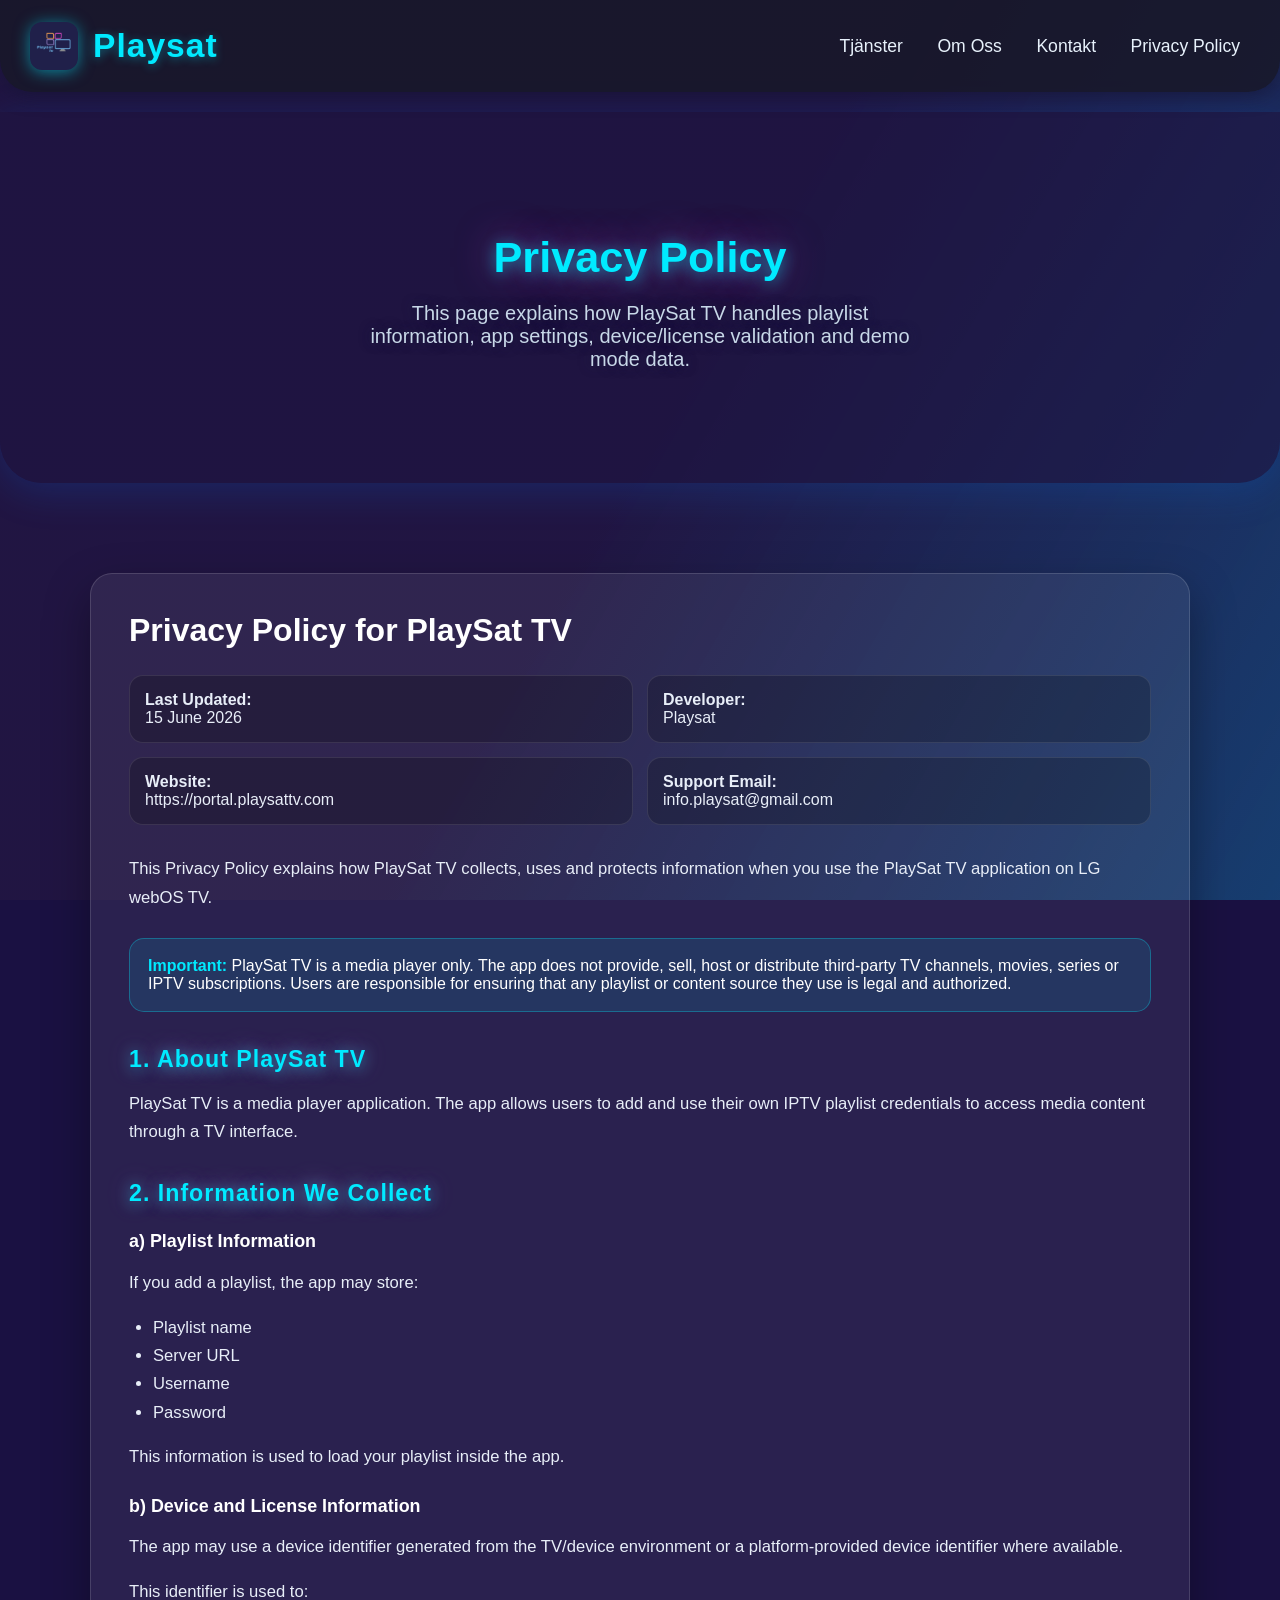
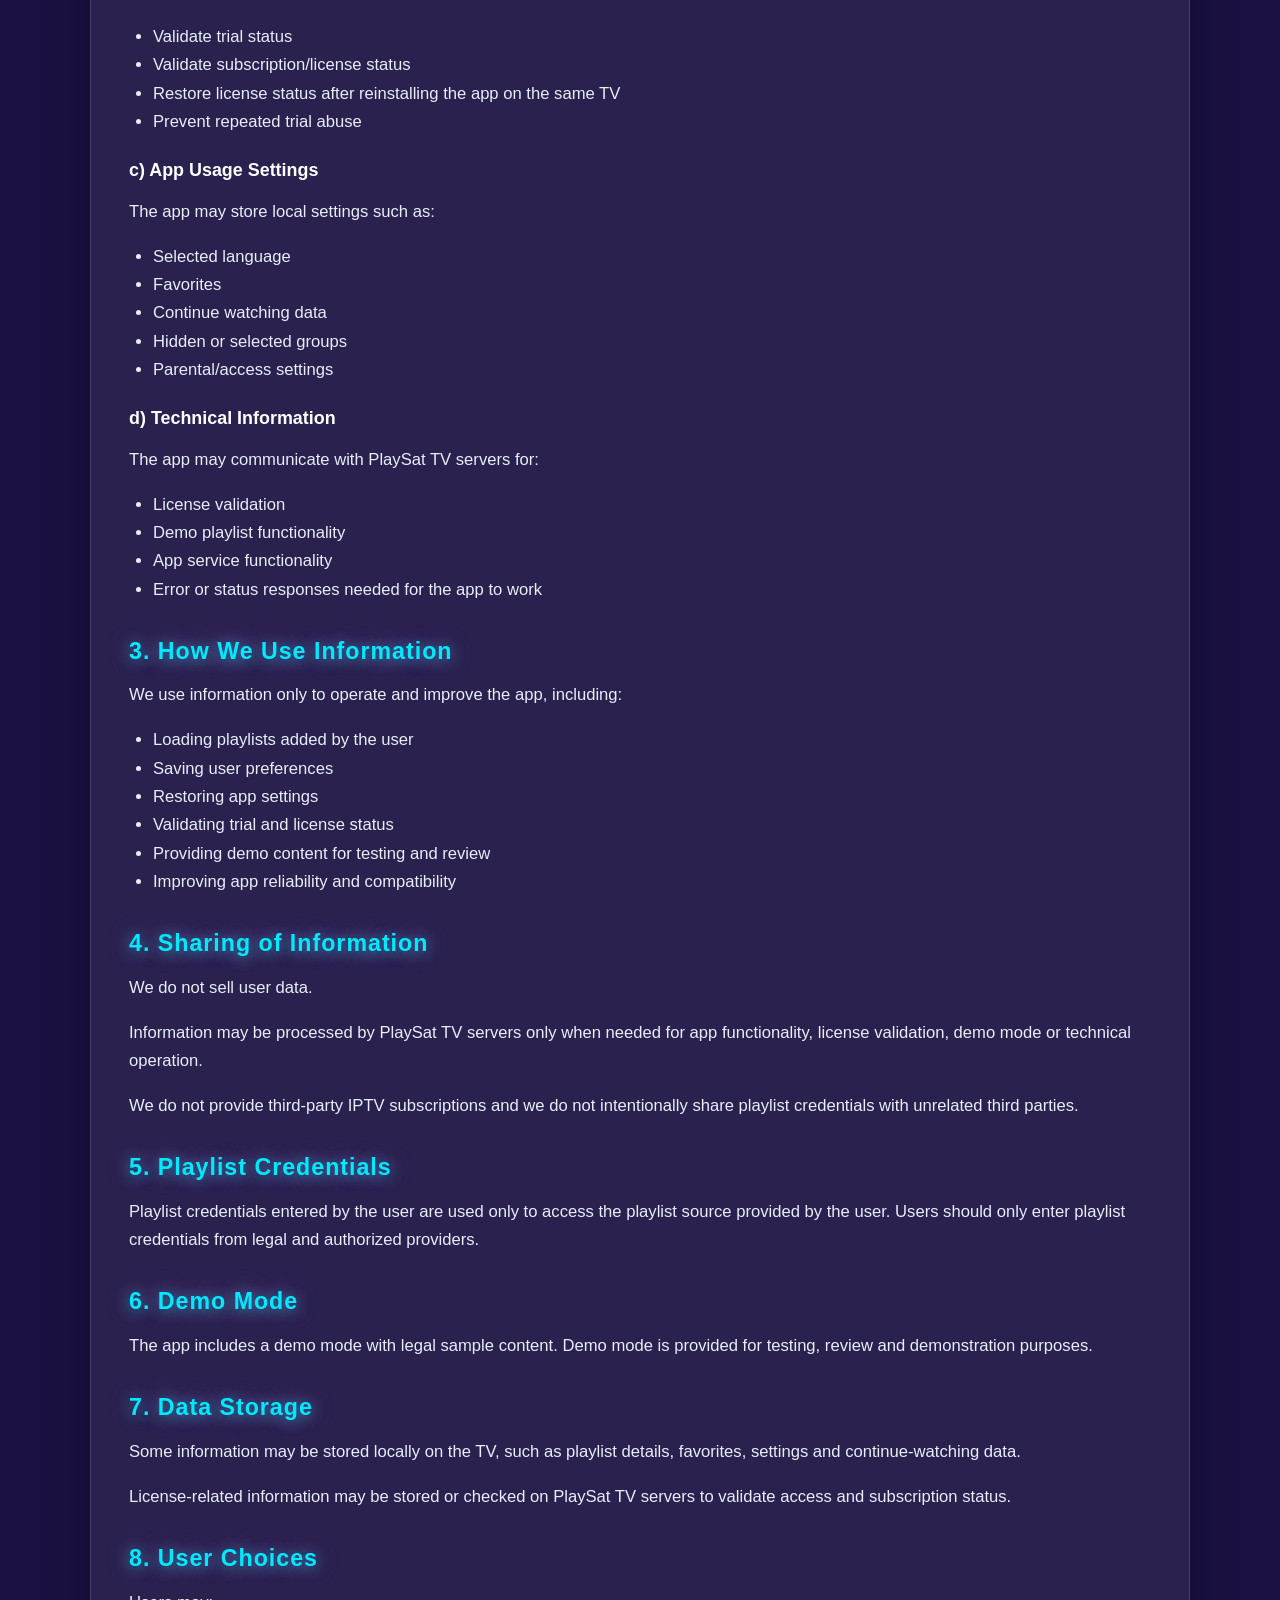
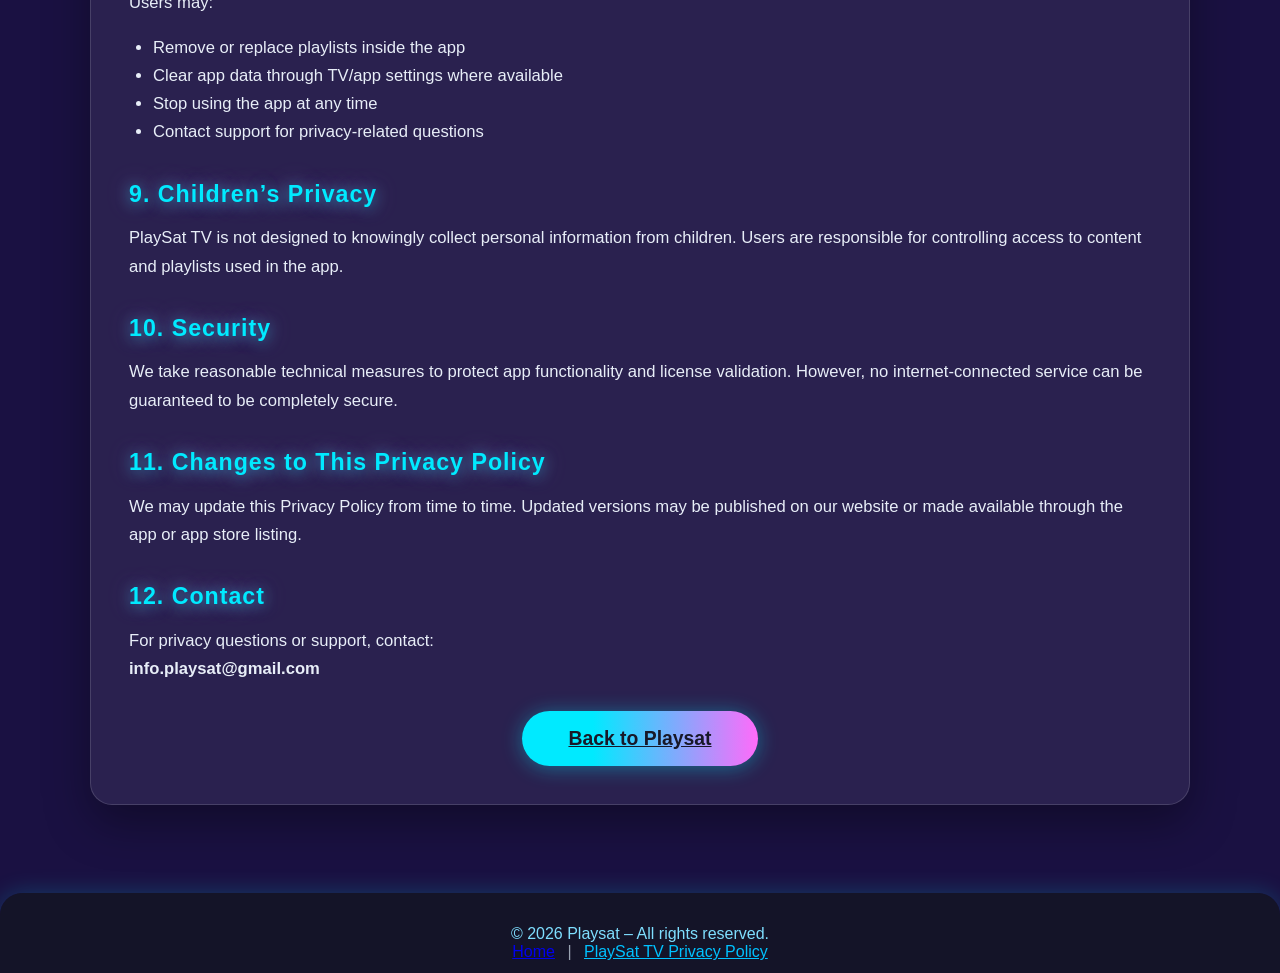
==== privacy/index.html @ c9260aa3 "Add Privacy Policy page for PlaySat TV This file contains the Privacy Policy for PlaySat TV, detaili" ====
<!DOCTYPE html>

<html lang="sv">
<head>
  <meta charset="UTF-8">
  <meta name="viewport" content="width=device-width,initial-scale=1">
  <meta name="description" content="Privacy Policy for PlaySat TV by Playsat.">
  <title>Privacy Policy - PlaySat TV</title>

  <link rel="stylesheet" href="/style.css">
  <link rel="icon" href="/ic_launcher.png" type="image/png">

  <style>
    .privacy-page {
      padding-top: 20px;
    }

    .privacy-card {
      max-width: 1050px;
      margin: 0 auto;
      background: rgba(255,255,255,0.07);
      border: 1px solid rgba(255,255,255,0.14);
      border-radius: 22px;
      padding: 38px;
      box-shadow: 0 18px 45px rgba(0,0,0,0.35);
      text-align: left;
    }

    .privacy-card h1 {
      color: #ffffff;
      margin-top: 0;
      font-size: 2rem;
    }

    .privacy-card h2 {
      color: #00eaff;
      margin-top: 34px;
      margin-bottom: 12px;
      font-size: 1.45rem;
    }

    .privacy-card h3 {
      color: #ffffff;
      margin-top: 24px;
      margin-bottom: 8px;
      font-size: 1.12rem;
    }

    .privacy-card p,
    .privacy-card li {
      color: #e8eef8;
      font-size: 1.04rem;
      line-height: 1.7;
    }

    .privacy-card ul {
      padding-left: 24px;
      margin-top: 8px;
    }

    .privacy-meta {
      display: grid;
      grid-template-columns: repeat(2, minmax(0, 1fr));
      gap: 14px;
      margin: 24px 0 30px;
    }

    .privacy-meta div {
      background: rgba(0,0,0,0.22);
      border: 1px solid rgba(255,255,255,0.10);
      border-radius: 14px;
      padding: 15px;
      color: #e8eef8;
    }

    .privacy-note {
      margin: 26px 0;
      padding: 18px;
      border-radius: 15px;
      background: rgba(0, 234, 255, 0.10);
      border: 1px solid rgba(0, 234, 255, 0.30);
      color: #ffffff;
    }

    .privacy-note strong {
      color: #00eaff;
    }

    .privacy-back {
      margin-top: 28px;
      text-align: center;
    }

    .privacy-back a {
      display: inline-block;
    }

    @media (max-width: 760px) {
      .privacy-card {
        padding: 24px 18px;
        border-radius: 18px;
      }

      .privacy-meta {
        grid-template-columns: 1fr;
      }

      .privacy-card h1 {
        font-size: 1.65rem;
      }
    }
  </style>

</head>

<body>
  <header>
    <div class="logo-wrap">
      <img src="/ic_launcher.png" alt="Playsat Logo" class="logo">
      <span class="brand-title">Playsat</span>
    </div>


<nav>
  <a href="/#services">Tjänster</a>
  <a href="/#about">Om Oss</a>
  <a href="/#contact">Kontakt</a>
  <a href="/privacy">Privacy Policy</a>
</nav>


  </header>

  <main class="privacy-page">
    <section class="hero">
      <h1>Privacy Policy</h1>
      <p>
        This page explains how PlaySat TV handles playlist information, app settings,
        device/license validation and demo mode data.
      </p>
    </section>


<section class="section">
  <div class="privacy-card">
    <h1>Privacy Policy for PlaySat TV</h1>

    <div class="privacy-meta">
      <div><strong>Last Updated:</strong><br>15 June 2026</div>
      <div><strong>Developer:</strong><br>Playsat</div>
      <div><strong>Website:</strong><br>https://portal.playsattv.com</div>
      <div><strong>Support Email:</strong><br>info.playsat@gmail.com</div>
    </div>

    <p>
      This Privacy Policy explains how PlaySat TV collects, uses and protects information
      when you use the PlaySat TV application on LG webOS TV.
    </p>

    <div class="privacy-note">
      <strong>Important:</strong> PlaySat TV is a media player only. The app does not provide,
      sell, host or distribute third-party TV channels, movies, series or IPTV subscriptions.
      Users are responsible for ensuring that any playlist or content source they use is legal
      and authorized.
    </div>

    <h2>1. About PlaySat TV</h2>
    <p>
      PlaySat TV is a media player application. The app allows users to add and use their own
      IPTV playlist credentials to access media content through a TV interface.
    </p>

    <h2>2. Information We Collect</h2>

    <h3>a) Playlist Information</h3>
    <p>If you add a playlist, the app may store:</p>
    <ul>
      <li>Playlist name</li>
      <li>Server URL</li>
      <li>Username</li>
      <li>Password</li>
    </ul>
    <p>This information is used to load your playlist inside the app.</p>

    <h3>b) Device and License Information</h3>
    <p>
      The app may use a device identifier generated from the TV/device environment or a
      platform-provided device identifier where available.
    </p>
    <p>This identifier is used to:</p>
    <ul>
      <li>Validate trial status</li>
      <li>Validate subscription/license status</li>
      <li>Restore license status after reinstalling the app on the same TV</li>
      <li>Prevent repeated trial abuse</li>
    </ul>

    <h3>c) App Usage Settings</h3>
    <p>The app may store local settings such as:</p>
    <ul>
      <li>Selected language</li>
      <li>Favorites</li>
      <li>Continue watching data</li>
      <li>Hidden or selected groups</li>
      <li>Parental/access settings</li>
    </ul>

    <h3>d) Technical Information</h3>
    <p>The app may communicate with PlaySat TV servers for:</p>
    <ul>
      <li>License validation</li>
      <li>Demo playlist functionality</li>
      <li>App service functionality</li>
      <li>Error or status responses needed for the app to work</li>
    </ul>

    <h2>3. How We Use Information</h2>
    <p>We use information only to operate and improve the app, including:</p>
    <ul>
      <li>Loading playlists added by the user</li>
      <li>Saving user preferences</li>
      <li>Restoring app settings</li>
      <li>Validating trial and license status</li>
      <li>Providing demo content for testing and review</li>
      <li>Improving app reliability and compatibility</li>
    </ul>

    <h2>4. Sharing of Information</h2>
    <p>We do not sell user data.</p>
    <p>
      Information may be processed by PlaySat TV servers only when needed for app functionality,
      license validation, demo mode or technical operation.
    </p>
    <p>
      We do not provide third-party IPTV subscriptions and we do not intentionally share playlist
      credentials with unrelated third parties.
    </p>

    <h2>5. Playlist Credentials</h2>
    <p>
      Playlist credentials entered by the user are used only to access the playlist source
      provided by the user. Users should only enter playlist credentials from legal and
      authorized providers.
    </p>

    <h2>6. Demo Mode</h2>
    <p>
      The app includes a demo mode with legal sample content. Demo mode is provided for testing,
      review and demonstration purposes.
    </p>

    <h2>7. Data Storage</h2>
    <p>
      Some information may be stored locally on the TV, such as playlist details, favorites,
      settings and continue-watching data.
    </p>
    <p>
      License-related information may be stored or checked on PlaySat TV servers to validate
      access and subscription status.
    </p>

    <h2>8. User Choices</h2>
    <p>Users may:</p>
    <ul>
      <li>Remove or replace playlists inside the app</li>
      <li>Clear app data through TV/app settings where available</li>
      <li>Stop using the app at any time</li>
      <li>Contact support for privacy-related questions</li>
    </ul>

    <h2>9. Children’s Privacy</h2>
    <p>
      PlaySat TV is not designed to knowingly collect personal information from children.
      Users are responsible for controlling access to content and playlists used in the app.
    </p>

    <h2>10. Security</h2>
    <p>
      We take reasonable technical measures to protect app functionality and license validation.
      However, no internet-connected service can be guaranteed to be completely secure.
    </p>

    <h2>11. Changes to This Privacy Policy</h2>
    <p>
      We may update this Privacy Policy from time to time. Updated versions may be published
      on our website or made available through the app or app store listing.
    </p>

    <h2>12. Contact</h2>
    <p>
      For privacy questions or support, contact:
      <br>
      <strong>info.playsat@gmail.com</strong>
    </p>

    <div class="privacy-back">
      <a href="/" class="cta-btn">Back to Playsat</a>
    </div>
  </div>
</section>


  </main>

  <footer>
    <span>© 2026 Playsat – All rights reserved.</span>
    <br>
    <a href="/">Home</a>
    <span style="color:#9aa3b2;margin:0 8px;">|</span>
    <a href="/privacy" style="color:#00c2ff;text-decoration:underline;">PlaySat TV Privacy Policy</a>
  </footer>
</body>
</html>
---- style.css ----
/* ====== Allmän Bas ====== */
html, body {
  height: 100%;
  margin: 0;
  padding: 0;
  font-family: 'Segoe UI', Arial, sans-serif;
  background: #1a1142 url('blue-and-pink-aesthetic-neon-2rsn3z0iezyln2nl.jpg') no-repeat center center fixed;
  background-size: cover;
  color: #e8f2fc;
}

/* Skuggad overlay för att läsa text */
body::before {
  content: "";
  position: fixed;
  z-index: 0;
  top: 0; left: 0; right: 0; bottom: 0;
  background: linear-gradient(120deg, #26194399 50%, #11baf244 100%);
  pointer-events: none;
}

/* RTL-stöd för arabiska */
body[dir="rtl"] {
  direction: rtl;
}
body[dir="rtl"] header,
body[dir="rtl"] main,
body[dir="rtl"] footer {
  text-align: right;
}
body[dir="rtl"] .logo-wrap {
  flex-direction: row-reverse;
}
body[dir="rtl"] nav a,
body[dir="rtl"] .contact-details p,
body[dir="rtl"] .about p,
body[dir="rtl"] .service-card,
body[dir="rtl"] .hero p,
body[dir="rtl"] .hero h1 {
  text-align: right;
}
body[dir="rtl"] .privacy-modal-content {
  text-align: right;
}

header {
  background: rgba(24,24,40, 0.85);
  box-shadow: 0 4px 18px 0 #14143499;
  display: flex;
  align-items: center;
  justify-content: space-between;
  padding: 22px 40px 22px 30px;
  position: sticky;
  top: 0;
  z-index: 10;
  border-radius: 0 0 32px 32px;
}

.logo-wrap {
  display: flex;
  align-items: center;
  gap: 15px;
}

.logo {
  width: 48px;
  height: 48px;
  border-radius: 12px;
  background: #20204a;
  box-shadow: 0 2px 16px #00eaff88;
}

.brand-title {
  font-size: 2.1rem;
  font-weight: bold;
  letter-spacing: 1px;
  color: #00eaff;
  text-shadow: 0 2px 10px #00eaff60;
}

nav a {
  color: #e8f2fc;
  text-decoration: none;
  font-size: 1.1rem;
  margin-left: 30px;
  transition: color .2s;
}

nav a:hover {
  color: #ff6bfa;
  text-shadow: 0 0 6px #ff98fb99;
}

/* ====== Hero Section ====== */
.hero {
  text-align: center;
  padding: 85px 16px 78px 16px;
  background: rgba(30,20,65,0.6);
  box-shadow: 0 8px 40px 0 #0070f033;
  border-radius: 0 0 42px 42px;
  position: relative;
  z-index: 1;
  margin-bottom: 36px;
}

.hero h1 {
  font-size: 2.7rem;
  margin-bottom: 20px;
  color: #00eaff;
  text-shadow: 0 2px 16px #00eaff99, 0 0 38px #fa49d188;
}

.hero p {
  font-size: 1.25rem;
  color: #c8d8e8;
  max-width: 540px;
  margin: 0 auto 34px auto;
  text-shadow: 0 0 12px #1b1b3d;
}

.cta-btn {
  background: linear-gradient(90deg, #00eaff 30%, #ff6bfa 100%);
  color: #181828;
  padding: 16px 46px;
  font-size: 1.21rem;
  font-weight: bold;
  border: none;
  border-radius: 28px;
  cursor: pointer;
  box-shadow: 0 2px 20px #00eaff60;
  transition: background .2s, color .2s, box-shadow .2s;
}

.cta-btn:hover {
  background: #ff6bfa;
  color: #fff;
  box-shadow: 0 4px 24px #ff98fb55;
}

/* ====== Sections ====== */
.section {
  padding: 54px 0 38px 0;
  max-width: 1100px;
  margin: 0 auto;
  position: relative;
  z-index: 1;
}

h2 {
  color: #00eaff;
  margin-bottom: 34px;
  font-size: 2.1rem;
  letter-spacing: 1px;
  text-shadow: 0 2px 14px #00eaff80, 0 0 24px #ff98fb77;
}

.services .service-grid {
  display: grid;
  grid-template-columns: repeat(auto-fit,minmax(270px,1fr));
  gap: 34px;
}

.service-card {
  background: rgba(35,35,66,0.93);
  border-radius: 22px;
  box-shadow: 0 3px 22px #00eaff55;
  padding: 34px 26px;
  color: #fff;
  text-align: left;
  transition: box-shadow .2s;
}

.service-card:hover {
  box-shadow: 0 8px 38px #ff98fb77;
}

.service-card h3 {
  color: #ff6bfa;
  margin-bottom: 10px;
}

.about p, .contact-details {
  color: #d0e1f5;
  font-size: 1.13rem;
}

/* ====== Policy Section ====== */
.policy {
  background: rgba(25,22,60,0.86);
  border-radius: 18px;
  box-shadow: 0 2px 22px #00eaff22;
  padding: 38px 26px 34px 26px;
  margin-bottom: 30px;
  margin-top: 16px;
}
.policy h2 {
  color: #ff6bfa;
  text-shadow: 0 0 8px #ff98fb77;
}
.policy p {
  color: #e8f2fc;
  font-size: 1.08rem;
}

/* ====== Kontakt ====== */
.contact-form {
  max-width: 420px;
  margin: 0 auto 24px auto;
  display: flex;
  flex-direction: column;
  gap: 17px;
}

.contact-form input,
.contact-form textarea {
  background: #1a1a38cc;
  border: 1.5px solid #00eaff44;
  color: #e8f2fc;
  font-size: 1.06rem;
  border-radius: 10px;
  padding: 14px 17px;
  outline: none;
  transition: border .2s, box-shadow .2s;
  font-family: inherit;
  box-shadow: 0 2px 8px #00eaff22;
}

.contact-form input:focus,
.contact-form textarea:focus {
  border: 1.5px solid #ff6bfa;
  box-shadow: 0 0 12px #ff6bfa44;
}

.contact-form button {
  align-self: flex-end;
}

/* ====== Footer ====== */
footer {
  background: rgba(21,21,39,0.93);
  color: #7fdfff;
  text-align: center;
  font-size: 1rem;
  padding: 32px 0 12px 0;
  border-radius: 22px 22px 0 0;
  margin-top: 50px;
  box-shadow: 0 0 24px #00eaff33;
  position: relative;
  z-index: 2;
}

.privacy-link {
  color: #00eaff;
  text-decoration: underline;
  cursor: pointer;
  font-size: 1.05rem;
}

.privacy-modal {
  display: none;
  position: fixed;
  z-index: 5000;
  left: 0; top: 0;
  width: 100vw;
  height: 100vh;
  background: rgba(20, 30, 44, 0.92);
  align-items: center;
  justify-content: center;
}

.privacy-modal-content {
  background: #222243ee;
  color: #e8f2fc;
  border-radius: 24px;
  max-width: 480px;
  margin: 70px auto;
  padding: 38px 34px 28px 34px;
  position: relative;
  box-shadow: 0 8px 40px #ff98fb40;
  font-size: 1.09rem;
}

.privacy-close {
  position: absolute;
  top: 18px; right: 22px;
  font-size: 2.1rem;
  color: #00eaff;
  cursor: pointer;
}

.privacy-modal a {
  color: #00eaff;
  text-decoration: underline;
}

body, html {
  scrollbar-width: none;       /* Firefox */
  -ms-overflow-style: none;    /* Internet Explorer 10+ */
}

body::-webkit-scrollbar, html::-webkit-scrollbar {
  display: none;               /* Chrome, Safari, Opera */
}

/* ====== Responsive ====== */
@media (max-width: 700px) {
  header {
    flex-direction: column;
    padding: 14px 12px;
    gap: 12px;
    border-radius: 0 0 18px 18px;
  }
  nav {
    margin-left: 0;
  }
  .hero {
    padding: 42px 4px 38px 4px;
    border-radius: 0 0 18px 18px;
  }
  .brand-title {
    font-size: 1.35rem;
  }
  h2 {
    font-size: 1.3rem;
  }
  .service-card {
    padding: 20px 10px;
  }
}
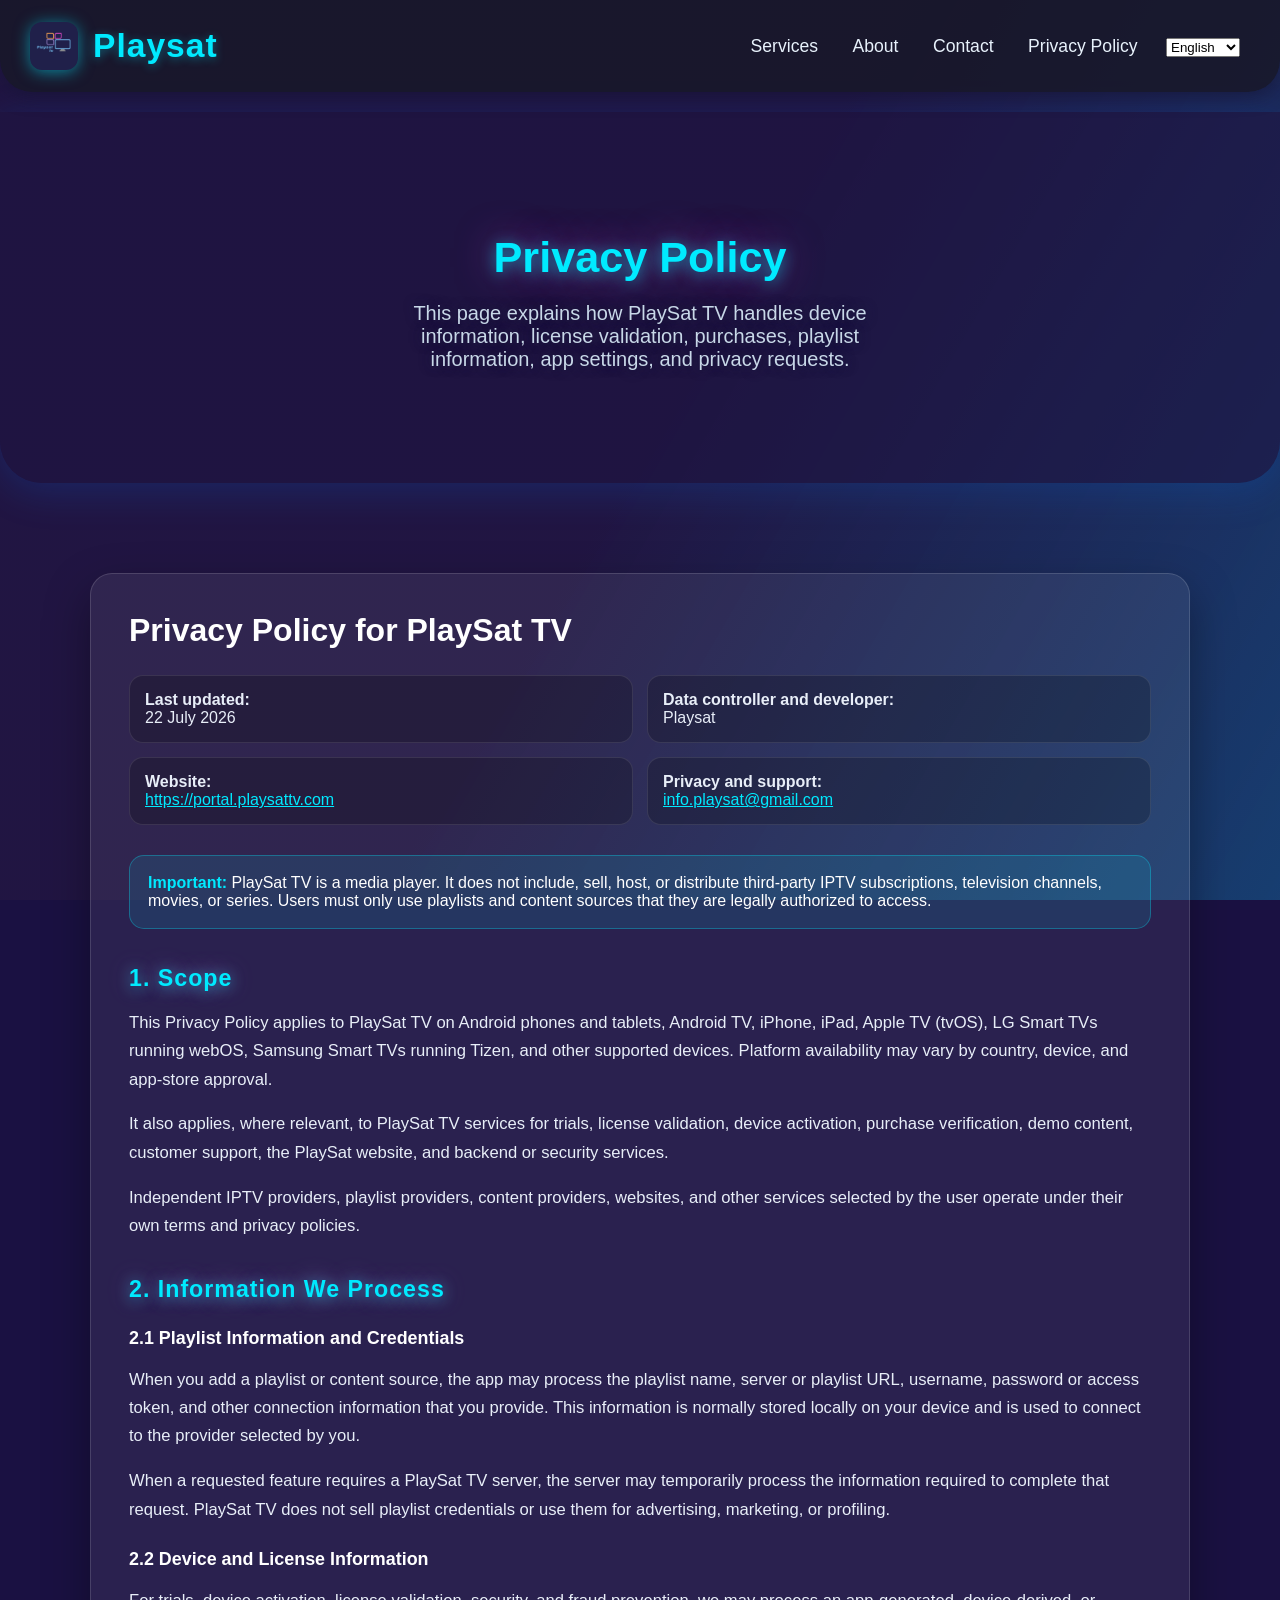
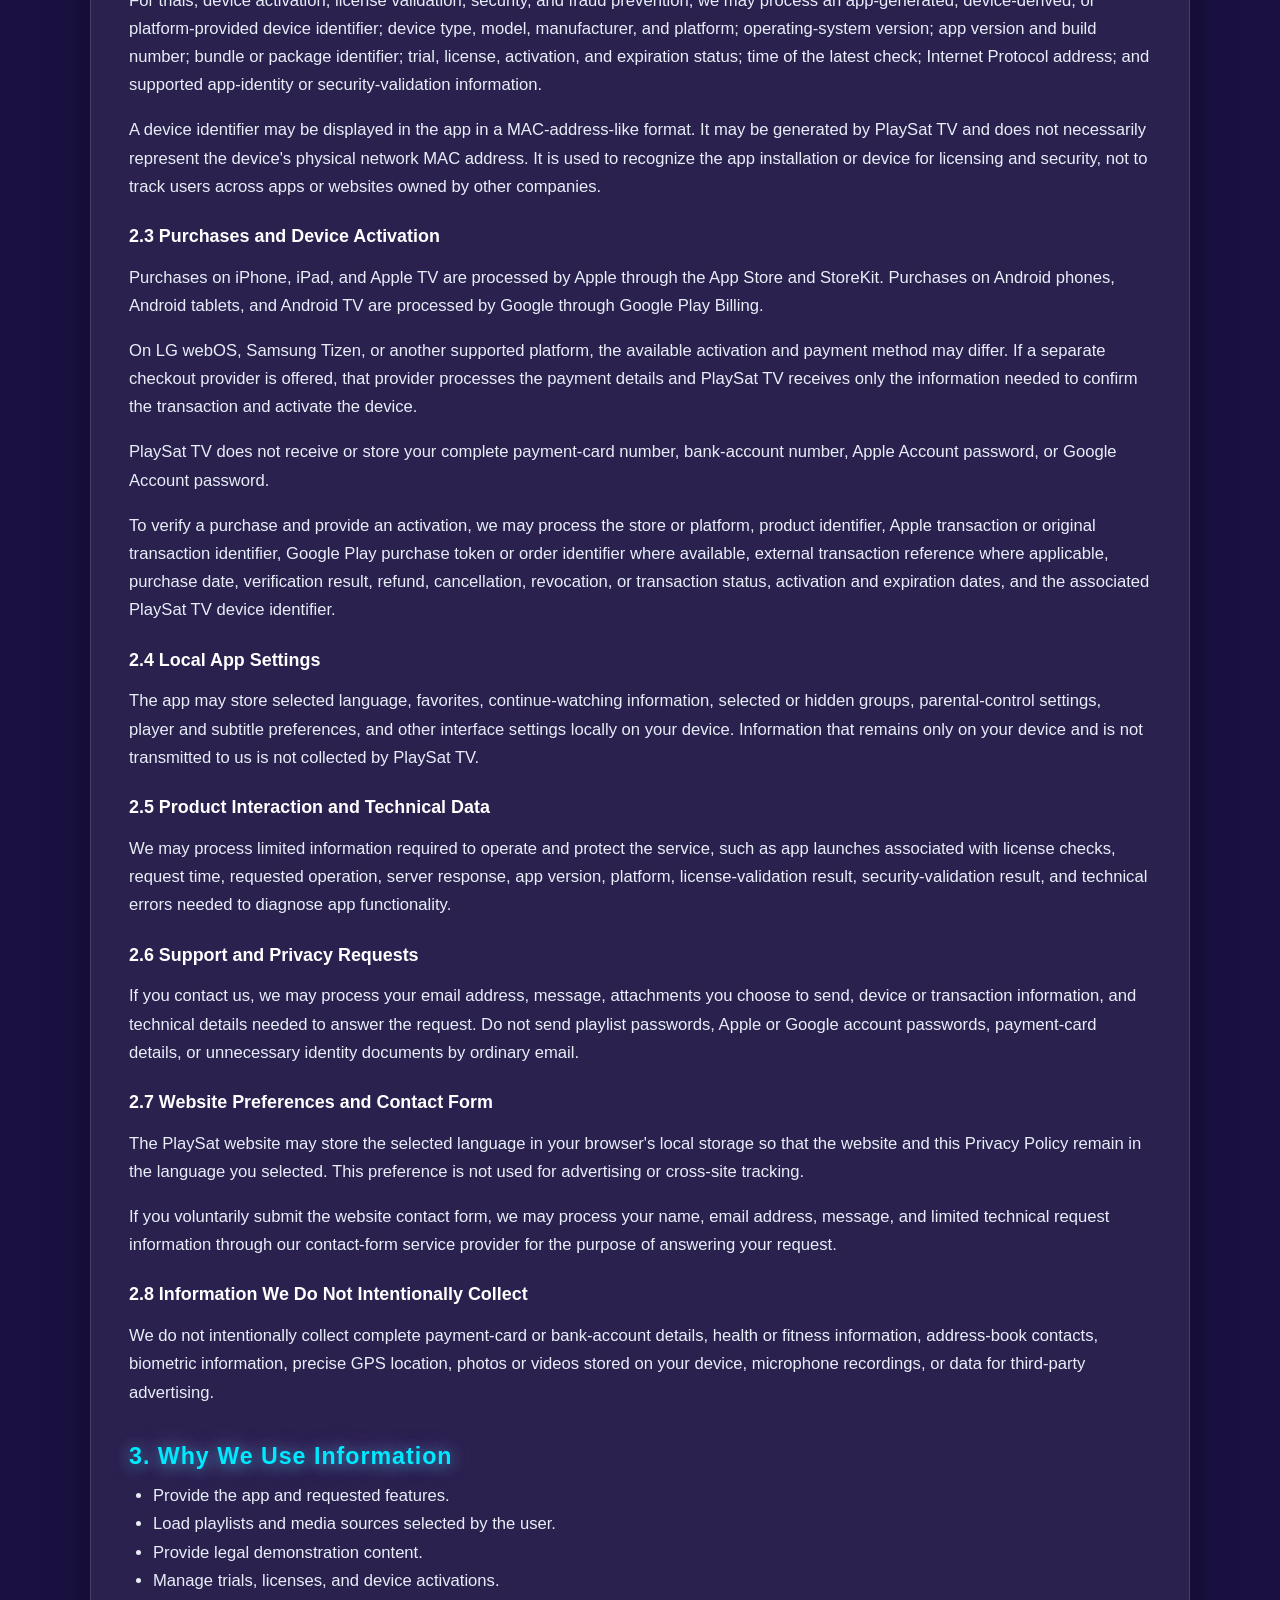
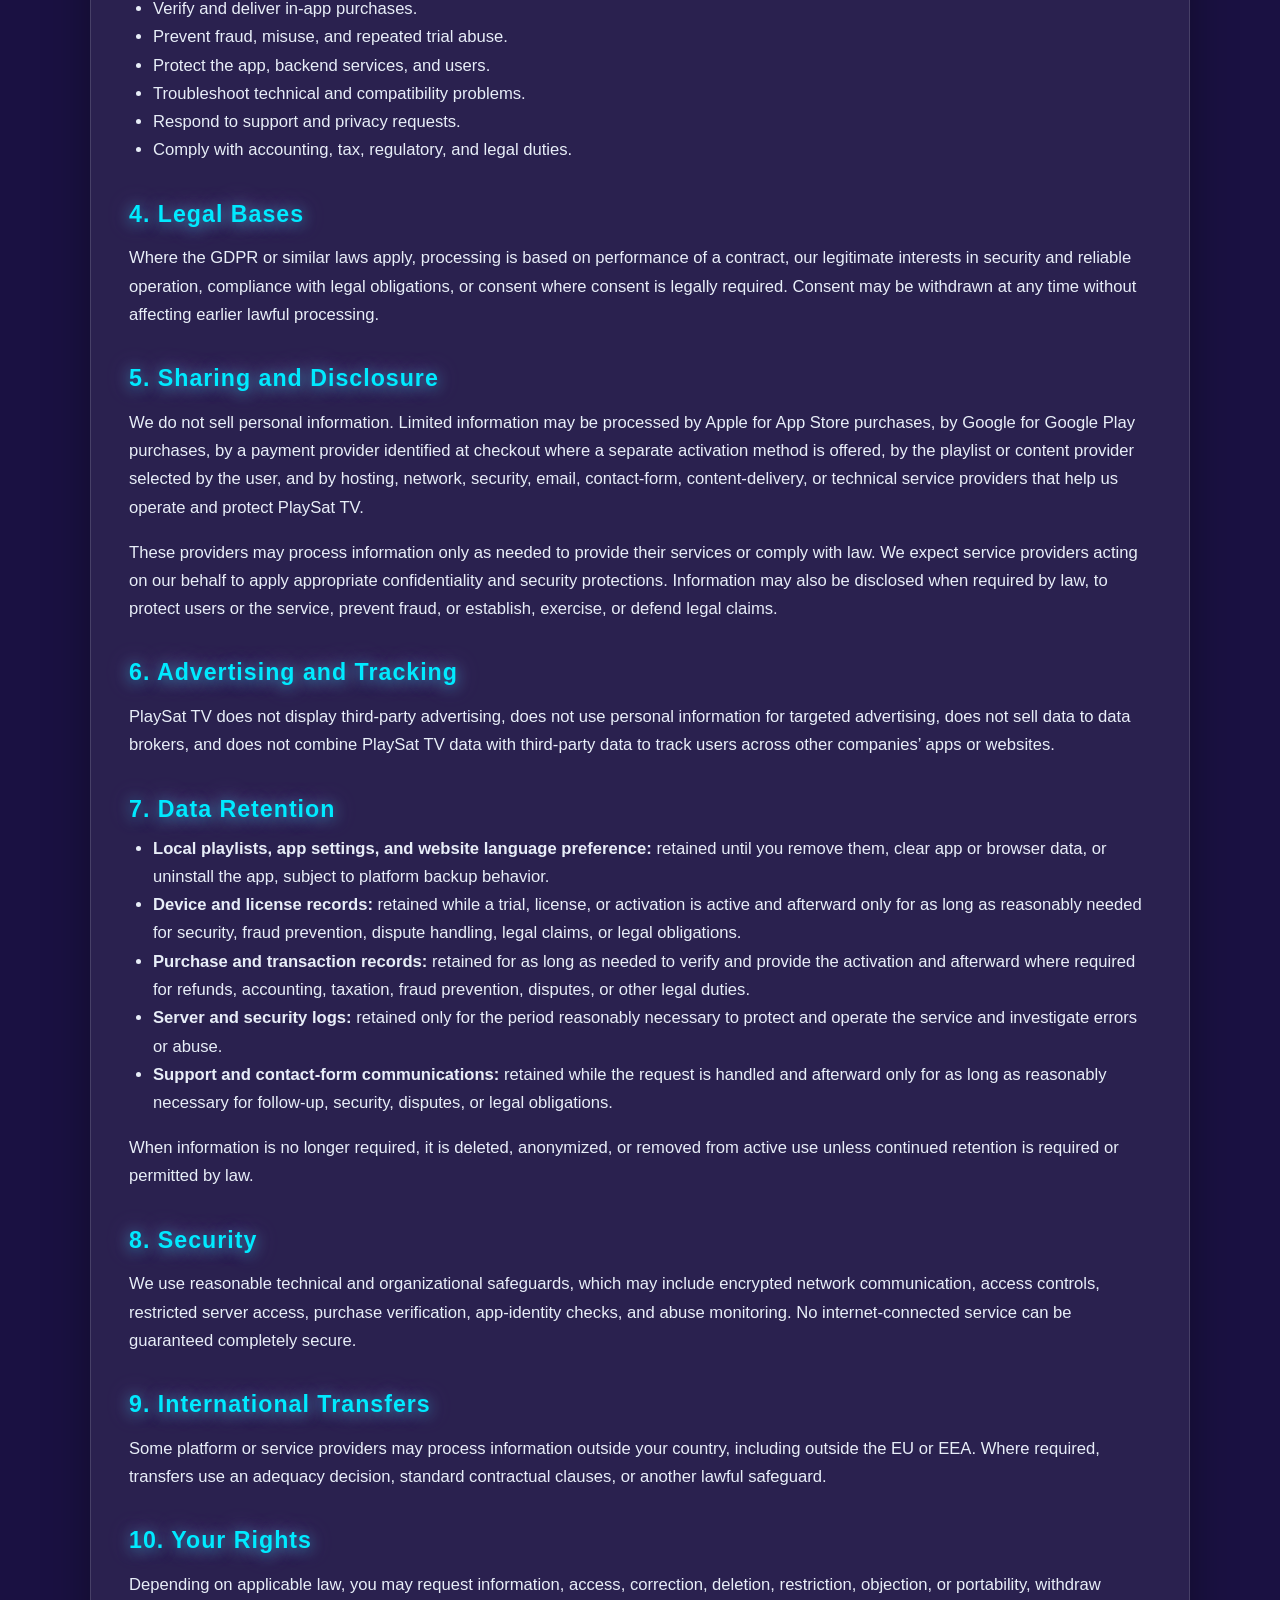
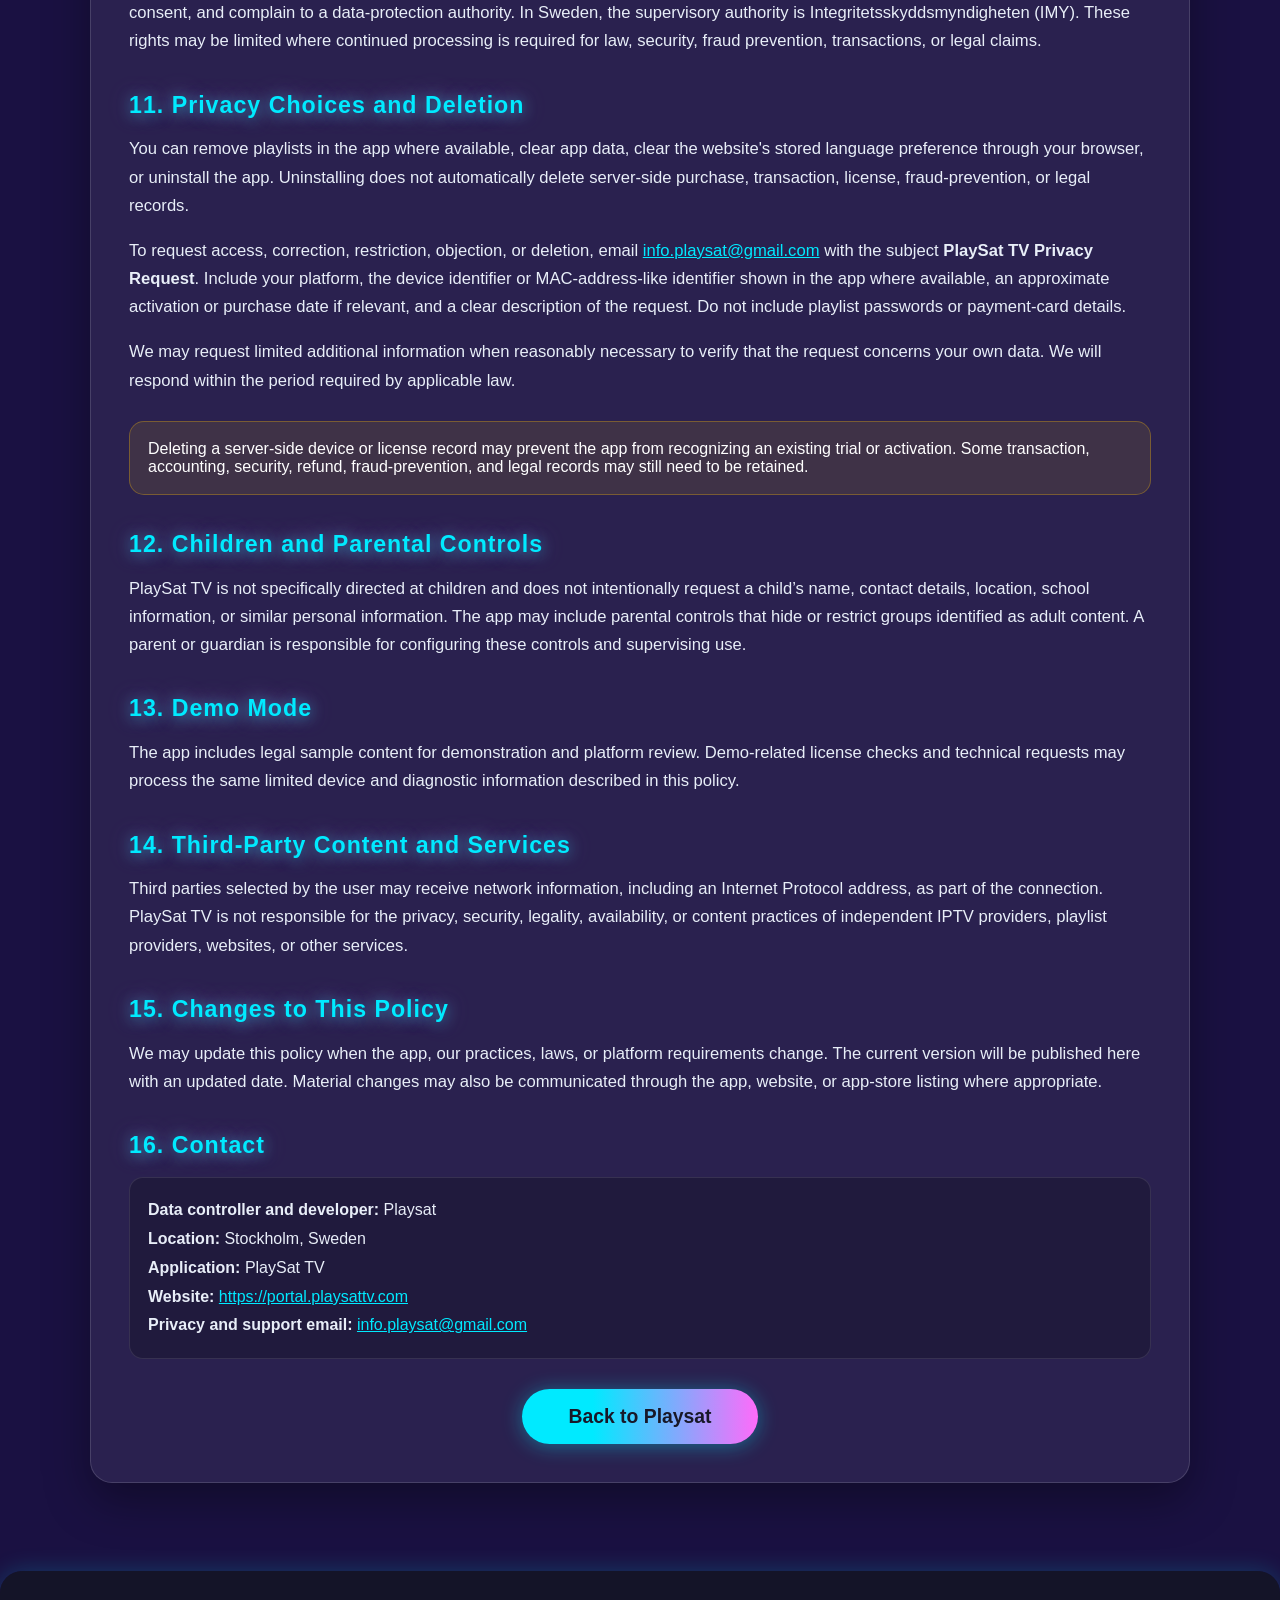
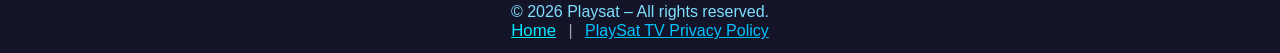
==== commit acb2bfda: "Change 'Hello World' to 'Goodbye World'" ====
--- a/privacy/index.html
+++ b/privacy/index.html
@@ -1,313 +1,162 @@
 <!DOCTYPE html>
-
-<html lang="sv">
+<html lang="en">
 <head>
   <meta charset="UTF-8">
-  <meta name="viewport" content="width=device-width,initial-scale=1">
-  <meta name="description" content="Privacy Policy for PlaySat TV by Playsat.">
-  <title>Privacy Policy - PlaySat TV</title>
-
-  <link rel="stylesheet" href="/style.css">
-  <link rel="icon" href="/ic_launcher.png" type="image/png">
-
+  <meta name="viewport" content="width=device-width, initial-scale=1">
+  <meta name="description" content="Privacy Policy for PlaySat TV on Android, Android TV, iPhone, iPad, Apple TV, LG webOS, Samsung Tizen, and other supported platforms.">
+  <title>PlaySat TV Privacy Policy</title>
+  <link rel="stylesheet" href="../style.css">
+  <link rel="icon" href="../ic_launcher.png" type="image/png">
   <style>
-    .privacy-page {
-      padding-top: 20px;
-    }
-
-    .privacy-card {
-      max-width: 1050px;
-      margin: 0 auto;
-      background: rgba(255,255,255,0.07);
-      border: 1px solid rgba(255,255,255,0.14);
-      border-radius: 22px;
-      padding: 38px;
-      box-shadow: 0 18px 45px rgba(0,0,0,0.35);
-      text-align: left;
-    }
-
-    .privacy-card h1 {
-      color: #ffffff;
-      margin-top: 0;
-      font-size: 2rem;
-    }
-
-    .privacy-card h2 {
-      color: #00eaff;
-      margin-top: 34px;
-      margin-bottom: 12px;
-      font-size: 1.45rem;
-    }
-
-    .privacy-card h3 {
-      color: #ffffff;
-      margin-top: 24px;
-      margin-bottom: 8px;
-      font-size: 1.12rem;
-    }
-
-    .privacy-card p,
-    .privacy-card li {
-      color: #e8eef8;
-      font-size: 1.04rem;
-      line-height: 1.7;
-    }
-
-    .privacy-card ul {
-      padding-left: 24px;
-      margin-top: 8px;
-    }
-
-    .privacy-meta {
-      display: grid;
-      grid-template-columns: repeat(2, minmax(0, 1fr));
-      gap: 14px;
-      margin: 24px 0 30px;
-    }
-
-    .privacy-meta div {
-      background: rgba(0,0,0,0.22);
-      border: 1px solid rgba(255,255,255,0.10);
-      border-radius: 14px;
-      padding: 15px;
-      color: #e8eef8;
-    }
-
-    .privacy-note {
-      margin: 26px 0;
-      padding: 18px;
-      border-radius: 15px;
-      background: rgba(0, 234, 255, 0.10);
-      border: 1px solid rgba(0, 234, 255, 0.30);
-      color: #ffffff;
-    }
-
-    .privacy-note strong {
-      color: #00eaff;
-    }
-
-    .privacy-back {
-      margin-top: 28px;
-      text-align: center;
-    }
-
-    .privacy-back a {
-      display: inline-block;
-    }
-
-    @media (max-width: 760px) {
-      .privacy-card {
-        padding: 24px 18px;
-        border-radius: 18px;
-      }
-
-      .privacy-meta {
-        grid-template-columns: 1fr;
-      }
-
-      .privacy-card h1 {
-        font-size: 1.65rem;
-      }
+    .privacy-page { padding-top: 20px; }
+    .privacy-card { max-width: 1050px; margin: 0 auto; background: rgba(255,255,255,.07); border: 1px solid rgba(255,255,255,.14); border-radius: 22px; padding: 38px; box-shadow: 0 18px 45px rgba(0,0,0,.35); text-align: left; }
+    .privacy-card h1 { color:#fff; margin-top:0; font-size:2rem; }
+    .privacy-card h2 { color:#00eaff; margin-top:36px; margin-bottom:12px; font-size:1.45rem; }
+    .privacy-card h3 { color:#fff; margin-top:25px; margin-bottom:8px; font-size:1.12rem; }
+    .privacy-card p, .privacy-card li { color:#e8eef8; font-size:1.04rem; line-height:1.7; }
+    .privacy-card ul { padding-left:24px; margin-top:8px; }
+    .privacy-card a { color:#00eaff; overflow-wrap:anywhere; }
+    .privacy-meta { display:grid; grid-template-columns:repeat(2,minmax(0,1fr)); gap:14px; margin:24px 0 30px; }
+    .privacy-meta div { background:rgba(0,0,0,.22); border:1px solid rgba(255,255,255,.10); border-radius:14px; padding:15px; color:#e8eef8; }
+    .privacy-note { margin:26px 0; padding:18px; border-radius:15px; background:rgba(0,234,255,.10); border:1px solid rgba(0,234,255,.30); color:#fff; }
+    .privacy-note strong { color:#00eaff; }
+    .privacy-warning { margin:26px 0; padding:18px; border-radius:15px; background:rgba(255,193,7,.10); border:1px solid rgba(255,193,7,.30); color:#fff; }
+    .privacy-contact { margin-top:18px; padding:18px; border-radius:14px; background:rgba(0,0,0,.22); border:1px solid rgba(255,255,255,.10); color:#e8eef8; line-height:1.8; }
+    .privacy-back { margin-top:30px; text-align:center; }
+    .privacy-back a { display:inline-block; }
+    .privacy-back .cta-btn { color:#181828; text-decoration:none; overflow-wrap:normal; }
+    .privacy-back .cta-btn:hover { color:#fff; }
+    #lang-switcher { margin-left:24px; }
+    body[dir="rtl"] .privacy-card { text-align:right; }
+    body[dir="rtl"] .privacy-card ul { padding-left:0; padding-right:24px; }
+    body[dir="rtl"] #lang-switcher { margin-left:0; margin-right:24px; }
+    @media (max-width:760px) {
+      header { align-items:flex-start; }
+      nav { display:flex; flex-wrap:wrap; gap:12px; align-items:center; justify-content:flex-end; }
+      nav a { margin-left:10px; }
+      #lang-switcher { margin-left:10px; }
+      .privacy-card { padding:24px 18px; border-radius:18px; }
+      .privacy-meta { grid-template-columns:1fr; }
+      .privacy-card h1 { font-size:1.65rem; }
     }
   </style>
-
 </head>
-
 <body>
   <header>
     <div class="logo-wrap">
-      <img src="/ic_launcher.png" alt="Playsat Logo" class="logo">
+      <img src="../ic_launcher.png" alt="PlaySat logo" class="logo">
       <span class="brand-title">Playsat</span>
     </div>
-
-
-<nav>
-  <a href="/#services">Tjänster</a>
-  <a href="/#about">Om Oss</a>
-  <a href="/#contact">Kontakt</a>
-  <a href="/privacy">Privacy Policy</a>
-</nav>
-
-
+    <nav>
+      <a id="nav-services" href="../index.html#services"></a>
+      <a id="nav-about" href="../index.html#about"></a>
+      <a id="nav-contact" href="../index.html#contact"></a>
+      <a id="nav-policy" href="index.html" aria-current="page"></a>
+      <select id="lang-switcher" aria-label="Language">
+        <option value="sv">Svenska</option>
+        <option value="en" selected>English</option>
+        <option value="fr">Français</option>
+        <option value="es">Español</option>
+        <option value="de">Deutsch</option>
+        <option value="tr">Türkçe</option>
+        <option value="ar">العربية</option>
+      </select>
+    </nav>
   </header>
 
   <main class="privacy-page">
     <section class="hero">
-      <h1>Privacy Policy</h1>
-      <p>
-        This page explains how PlaySat TV handles playlist information, app settings,
-        device/license validation and demo mode data.
-      </p>
+      <h1 id="hero-title"></h1>
+      <p id="hero-desc"></p>
     </section>
 
-
-<section class="section">
-  <div class="privacy-card">
-    <h1>Privacy Policy for PlaySat TV</h1>
-
-    <div class="privacy-meta">
-      <div><strong>Last Updated:</strong><br>15 June 2026</div>
-      <div><strong>Developer:</strong><br>Playsat</div>
-      <div><strong>Website:</strong><br>https://portal.playsattv.com</div>
-      <div><strong>Support Email:</strong><br>info.playsat@gmail.com</div>
-    </div>
-
-    <p>
-      This Privacy Policy explains how PlaySat TV collects, uses and protects information
-      when you use the PlaySat TV application on LG webOS TV.
-    </p>
-
-    <div class="privacy-note">
-      <strong>Important:</strong> PlaySat TV is a media player only. The app does not provide,
-      sell, host or distribute third-party TV channels, movies, series or IPTV subscriptions.
-      Users are responsible for ensuring that any playlist or content source they use is legal
-      and authorized.
-    </div>
-
-    <h2>1. About PlaySat TV</h2>
-    <p>
-      PlaySat TV is a media player application. The app allows users to add and use their own
-      IPTV playlist credentials to access media content through a TV interface.
-    </p>
-
-    <h2>2. Information We Collect</h2>
-
-    <h3>a) Playlist Information</h3>
-    <p>If you add a playlist, the app may store:</p>
-    <ul>
-      <li>Playlist name</li>
-      <li>Server URL</li>
-      <li>Username</li>
-      <li>Password</li>
-    </ul>
-    <p>This information is used to load your playlist inside the app.</p>
-
-    <h3>b) Device and License Information</h3>
-    <p>
-      The app may use a device identifier generated from the TV/device environment or a
-      platform-provided device identifier where available.
-    </p>
-    <p>This identifier is used to:</p>
-    <ul>
-      <li>Validate trial status</li>
-      <li>Validate subscription/license status</li>
-      <li>Restore license status after reinstalling the app on the same TV</li>
-      <li>Prevent repeated trial abuse</li>
-    </ul>
-
-    <h3>c) App Usage Settings</h3>
-    <p>The app may store local settings such as:</p>
-    <ul>
-      <li>Selected language</li>
-      <li>Favorites</li>
-      <li>Continue watching data</li>
-      <li>Hidden or selected groups</li>
-      <li>Parental/access settings</li>
-    </ul>
-
-    <h3>d) Technical Information</h3>
-    <p>The app may communicate with PlaySat TV servers for:</p>
-    <ul>
-      <li>License validation</li>
-      <li>Demo playlist functionality</li>
-      <li>App service functionality</li>
-      <li>Error or status responses needed for the app to work</li>
-    </ul>
-
-    <h2>3. How We Use Information</h2>
-    <p>We use information only to operate and improve the app, including:</p>
-    <ul>
-      <li>Loading playlists added by the user</li>
-      <li>Saving user preferences</li>
-      <li>Restoring app settings</li>
-      <li>Validating trial and license status</li>
-      <li>Providing demo content for testing and review</li>
-      <li>Improving app reliability and compatibility</li>
-    </ul>
-
-    <h2>4. Sharing of Information</h2>
-    <p>We do not sell user data.</p>
-    <p>
-      Information may be processed by PlaySat TV servers only when needed for app functionality,
-      license validation, demo mode or technical operation.
-    </p>
-    <p>
-      We do not provide third-party IPTV subscriptions and we do not intentionally share playlist
-      credentials with unrelated third parties.
-    </p>
-
-    <h2>5. Playlist Credentials</h2>
-    <p>
-      Playlist credentials entered by the user are used only to access the playlist source
-      provided by the user. Users should only enter playlist credentials from legal and
-      authorized providers.
-    </p>
-
-    <h2>6. Demo Mode</h2>
-    <p>
-      The app includes a demo mode with legal sample content. Demo mode is provided for testing,
-      review and demonstration purposes.
-    </p>
-
-    <h2>7. Data Storage</h2>
-    <p>
-      Some information may be stored locally on the TV, such as playlist details, favorites,
-      settings and continue-watching data.
-    </p>
-    <p>
-      License-related information may be stored or checked on PlaySat TV servers to validate
-      access and subscription status.
-    </p>
-
-    <h2>8. User Choices</h2>
-    <p>Users may:</p>
-    <ul>
-      <li>Remove or replace playlists inside the app</li>
-      <li>Clear app data through TV/app settings where available</li>
-      <li>Stop using the app at any time</li>
-      <li>Contact support for privacy-related questions</li>
-    </ul>
-
-    <h2>9. Children’s Privacy</h2>
-    <p>
-      PlaySat TV is not designed to knowingly collect personal information from children.
-      Users are responsible for controlling access to content and playlists used in the app.
-    </p>
-
-    <h2>10. Security</h2>
-    <p>
-      We take reasonable technical measures to protect app functionality and license validation.
-      However, no internet-connected service can be guaranteed to be completely secure.
-    </p>
-
-    <h2>11. Changes to This Privacy Policy</h2>
-    <p>
-      We may update this Privacy Policy from time to time. Updated versions may be published
-      on our website or made available through the app or app store listing.
-    </p>
-
-    <h2>12. Contact</h2>
-    <p>
-      For privacy questions or support, contact:
-      <br>
-      <strong>info.playsat@gmail.com</strong>
-    </p>
-
-    <div class="privacy-back">
-      <a href="/" class="cta-btn">Back to Playsat</a>
-    </div>
-  </div>
-</section>
-
-
+    <section class="section">
+      <div class="privacy-card">
+        <h1 id="page-title"></h1>
+        <div class="privacy-meta">
+          <div><strong id="updated-label"></strong><br>22 July 2026</div>
+          <div><strong id="controller-label"></strong><br>Playsat</div>
+          <div><strong id="website-label"></strong><br><a href="https://portal.playsattv.com">https://portal.playsattv.com</a></div>
+          <div><strong id="support-label"></strong><br><a href="mailto:info.playsat@gmail.com">info.playsat@gmail.com</a></div>
+        </div>
+        <div id="policy-content"></div>
+        <div class="privacy-back"><a id="back-link" href="../index.html" class="cta-btn"></a></div>
+      </div>
+    </section>
   </main>
 
   <footer>
-    <span>© 2026 Playsat – All rights reserved.</span>
-    <br>
-    <a href="/">Home</a>
+    <span>© 2026 Playsat – All rights reserved.</span><br>
+    <a id="home-link" href="../index.html" class="privacy-link"></a>
     <span style="color:#9aa3b2;margin:0 8px;">|</span>
-    <a href="/privacy" style="color:#00c2ff;text-decoration:underline;">PlaySat TV Privacy Policy</a>
+    <a id="footer-policy" href="index.html" style="color:#00c2ff;text-decoration:underline;"></a>
   </footer>
+
+  <script>
+    var privacyTranslations = {"sv": {"nav_services": "Tjänster","nav_about": "Om oss","nav_contact": "Kontakt","nav_policy": "Integritetspolicy","hero_title": "Integritetspolicy","hero_desc": "Här förklarar vi hur PlaySat TV hanterar enhetsinformation, licensvalidering, köp, spellisteuppgifter, appinställningar och integritetsförfrågningar.","page_title": "Integritetspolicy för PlaySat TV","updated_label": "Senast uppdaterad:","controller_label": "Personuppgiftsansvarig och utvecklare:","website_label": "Webbplats:","support_label": "Integritet och support:","back": "Tillbaka till Playsat","home": "Hem","footer_policy": "PlaySat TV Integritetspolicy","content": "\n<div class=\"privacy-note\"><strong>Viktigt:</strong> PlaySat TV är en mediaspelare. Appen innehåller, säljer, lagrar eller distribuerar inte IPTV-abonnemang, tv-kanaler, filmer eller serier från tredje part. Användaren får endast använda spellistor och innehållskällor som användaren har laglig rätt att använda.</div>\n<h2>1. Omfattning</h2><p>Denna integritetspolicy gäller PlaySat TV på Android-mobiler och surfplattor, Android TV, iPhone, iPad, Apple TV (tvOS), LG Smart TV med webOS, Samsung Smart TV med Tizen samt andra enheter som stöds. Tillgängligheten kan variera beroende på land, enhet och godkännande i respektive appbutik.</p><p>Policyn gäller även, där det är relevant, PlaySat TV:s tjänster för provperioder, licensvalidering, enhetsaktivering, köpverifiering, demoinnehåll, kundsupport, PlaySat-webbplatsen samt backend- och säkerhetstjänster.</p><p>Fristående IPTV-leverantörer, spellisteleverantörer, innehållsleverantörer, webbplatser och andra tjänster som användaren väljer omfattas av sina egna villkor och integritetspolicyer.</p><h2>2. Information som vi behandlar</h2>\n<h3>2.1 Spellisteuppgifter och inloggningsuppgifter</h3><p>När du lägger till en spellista eller innehållskälla kan appen behandla spellistans namn, server- eller spellisteadress, användarnamn, lösenord eller åtkomsttoken samt andra anslutningsuppgifter som du anger. Uppgifterna lagras normalt lokalt på din enhet och används för att ansluta till den leverantör som du har valt.</p><p>När en begärd funktion kräver en PlaySat TV-server kan servern tillfälligt behandla de uppgifter som behövs för att utföra begäran. PlaySat TV säljer inte spellisteuppgifter och använder dem inte för reklam, marknadsföring eller profilering.</p>\n<h3>2.2 Enhets- och licensinformation</h3><p>För provperioder, enhetsaktivering, licensvalidering, säkerhet och bedrägeriförebyggande kan vi behandla ett appgenererat, enhetsbaserat eller plattformstillhandahållet enhets-ID; enhetstyp, modell, tillverkare och plattform; operativsystemsversion; appversion och buildnummer; bundle- eller paketidentifierare; status för provperiod, licens, aktivering och utgångsdatum; tidpunkt för senaste kontroll; IP-adress samt tillgänglig information för appidentitets- eller säkerhetsverifiering.</p><p>Ett enhets-ID kan visas i appen i ett MAC-adressliknande format. Det kan vara skapat av PlaySat TV och behöver inte vara enhetens fysiska nätverks-MAC-adress. Det används för att känna igen appinstallationen eller enheten för licens och säkerhet, inte för att spåra användaren mellan andra företags appar eller webbplatser.</p>\n<h3>2.3 Köp och enhetsaktivering</h3><p>Köp på iPhone, iPad och Apple TV behandlas av Apple via App Store och StoreKit. Köp på Android-mobiler, Android-surfplattor och Android TV behandlas av Google via Google Play Billing.</p><p>På LG webOS, Samsung Tizen eller en annan plattform som stöds kan tillgänglig aktiverings- och betalningsmetod skilja sig. Om en separat kassaleverantör erbjuds behandlar den leverantören betalningsuppgifterna, medan PlaySat TV endast tar emot den information som behövs för att bekräfta transaktionen och aktivera enheten.</p><p>PlaySat TV tar inte emot eller lagrar ditt fullständiga betalkortsnummer, bankkontonummer eller lösenord till Apple- eller Google-konto.</p><p>För att verifiera ett köp och leverera en aktivering kan vi behandla butik eller plattform, produkt-ID, Apple-transaktions-ID eller ursprungligt transaktions-ID, Google Play-köptoken eller order-ID där det finns, extern transaktionsreferens där det är tillämpligt, köpdatum, verifieringsresultat, återbetalnings-, avbeställnings-, återkallelse- eller transaktionsstatus, aktiverings- och utgångsdatum samt tillhörande PlaySat TV-enhets-ID.</p><h3>2.4 Lokala appinställningar</h3><p>Appen kan lokalt lagra valt språk, favoriter, fortsätt-titta-information, valda eller dolda grupper, föräldrakontroll, inställningar för spelare och undertexter samt andra gränssnittsinställningar. Information som endast finns kvar på din enhet och inte överförs till oss samlas inte in av PlaySat TV.</p>\n<h3>2.5 Produktinteraktion och tekniska uppgifter</h3><p>Vi kan behandla begränsad information som behövs för att driva och skydda tjänsten, till exempel appstarter som hör ihop med licenskontroller, tidpunkt för begäran, begärd funktion, serversvar, appversion, plattform, resultat från licens- och säkerhetskontroller samt tekniska fel som behövs för felsökning.</p>\n<h3>2.6 Support- och integritetsärenden</h3><p>Om du kontaktar oss kan vi behandla din e-postadress, ditt meddelande, bilagor som du väljer att skicka, enhets- eller transaktionsuppgifter och teknisk information som behövs för att besvara ärendet. Skicka inte spellistelösenord, lösenord till Apple- eller Google-konto, kortuppgifter eller onödiga identitetshandlingar via vanlig e-post.</p>\n<h3>2.7 Webbplatsinställningar och kontaktformulär</h3><p>PlaySat-webbplatsen kan spara valt språk i webbläsarens lokala lagring så att webbplatsen och denna integritetspolicy fortsätter att visas på det språk du valt. Inställningen används inte för reklam eller spårning mellan webbplatser.</p><p>Om du frivilligt skickar webbplatsens kontaktformulär kan vi behandla ditt namn, din e-postadress, ditt meddelande och begränsad teknisk information om begäran via vår leverantör av kontaktformulär för att kunna besvara ditt ärende.</p>\n<h3>2.8 Information som vi inte avsiktligt samlar in</h3><p>Vi samlar inte avsiktligt in fullständiga betal- eller bankkontouppgifter, hälso- eller träningsdata, adressbokskontakter, biometriska uppgifter, exakt GPS-position, foton eller videor som finns på enheten, mikrofoninspelningar eller data för tredjepartsannonsering.</p><h2>3. Varför vi använder information</h2><ul><li>Tillhandahålla appen och de funktioner som användaren begär.</li><li>Läsa in spellistor och mediekällor som användaren har valt.</li><li>Tillhandahålla lagligt demoinnehåll.</li><li>Hantera provperioder, licenser och enhetsaktiveringar.</li><li>Verifiera och leverera köp i appen.</li><li>Förhindra bedrägeri, missbruk och upprepade otillåtna provperioder.</li><li>Skydda appen, backendtjänsterna och användarna.</li><li>Felsöka tekniska problem och kompatibilitetsproblem.</li><li>Besvara support- och integritetsförfrågningar.</li><li>Uppfylla bokförings-, skatte-, myndighets- och rättsliga skyldigheter.</li></ul>\n<h2>4. Rättsliga grunder</h2><p>När GDPR eller motsvarande lagstiftning gäller grundas behandlingen på fullgörande av avtal, våra berättigade intressen av säkerhet och tillförlitlig drift, rättsliga skyldigheter eller samtycke när samtycke krävs enligt lag. Ett samtycke kan återkallas när som helst utan att tidigare laglig behandling påverkas.</p>\n<h2>5. Delning och utlämnande</h2><p>Vi säljer inte personuppgifter. Begränsad information kan behandlas av Apple för App Store-köp, av Google för Google Play-köp, av en betalningsleverantör som anges i kassan när en separat aktiveringsmetod erbjuds, av den spelliste- eller innehållsleverantör som användaren har valt samt av leverantörer av hosting, nätverk, säkerhet, e-post, kontaktformulär, innehållsleverans eller teknik som hjälper oss att driva och skydda PlaySat TV.</p><p>Dessa leverantörer får endast behandla information i den omfattning som behövs för att tillhandahålla sina tjänster eller följa lag. Vi förväntar oss att leverantörer som arbetar för vår räkning använder lämpliga sekretess- och säkerhetsskydd. Information kan även lämnas ut när det krävs enligt lag, för att skydda användare eller tjänsten, förebygga bedrägeri eller fastställa, göra gällande eller försvara rättsliga anspråk.</p><h2>6. Reklam och spårning</h2><p>PlaySat TV visar inte tredjepartsannonser, använder inte personuppgifter för riktad reklam, säljer inte data till datamäklare och kombinerar inte PlaySat TV-data med tredjepartsdata för att spåra användare mellan andra företags appar eller webbplatser.</p>\n<h2>7. Lagringstid</h2><ul><li><strong>Lokala spellistor, appinställningar och webbplatsens språkval:</strong> sparas tills du tar bort dem, rensar app- eller webbläsardata eller avinstallerar appen, med hänsyn till plattformens säkerhetskopiering.</li><li><strong>Enhets- och licensposter:</strong> sparas medan en provperiod, licens eller aktivering är aktiv och därefter endast så länge det rimligen behövs för säkerhet, bedrägeriförebyggande, tvister, rättsliga anspråk eller rättsliga skyldigheter.</li><li><strong>Köp- och transaktionsposter:</strong> sparas så länge det behövs för att verifiera och leverera aktiveringen och därefter där det krävs för återbetalningar, bokföring, skatt, bedrägeriförebyggande, tvister eller andra rättsliga skyldigheter.</li><li><strong>Server- och säkerhetsloggar:</strong> sparas endast under den tid som rimligen behövs för att skydda och driva tjänsten samt utreda fel eller missbruk.</li><li><strong>Support- och kontaktformulärkommunikation:</strong> sparas medan ärendet hanteras och därefter endast så länge det rimligen behövs för uppföljning, säkerhet, tvister eller rättsliga skyldigheter.</li></ul><p>När informationen inte längre behövs raderas, anonymiseras eller tas den ur aktiv användning, om fortsatt lagring inte krävs eller tillåts enligt lag.</p><h2>8. Säkerhet</h2><p>Vi använder rimliga tekniska och organisatoriska skyddsåtgärder, som kan omfatta krypterad nätverkskommunikation, åtkomstkontroller, begränsad serveråtkomst, köpverifiering, appidentitetskontroller och övervakning av missbruk. Ingen internetansluten tjänst kan garanteras vara helt säker.</p>\n<h2>9. Internationella överföringar</h2><p>Vissa plattforms- eller tjänsteleverantörer kan behandla information utanför ditt land, även utanför EU eller EES. När det krävs används beslut om adekvat skyddsnivå, standardavtalsklausuler eller annan laglig skyddsmekanism.</p>\n<h2>10. Dina rättigheter</h2><p>Beroende på tillämplig lag kan du begära information, tillgång, rättelse, radering, begränsning, invändning eller dataportabilitet, återkalla samtycke och klaga hos en dataskyddsmyndighet. I Sverige är tillsynsmyndigheten Integritetsskyddsmyndigheten (IMY). Rättigheterna kan begränsas när fortsatt behandling krävs för lag, säkerhet, bedrägeriförebyggande, transaktioner eller rättsliga anspråk.</p>\n<h2 id=\"privacy-choices\">11. Integritetsval och radering</h2><p>Du kan ta bort spellistor i appen där funktionen finns, rensa appdata, rensa webbplatsens sparade språkval genom webbläsaren eller avinstallera appen. En avinstallation raderar inte automatiskt serverlagrade köp-, transaktions-, licens-, bedrägeriförebyggande eller rättsliga poster.</p><p>För att begära tillgång, rättelse, begränsning, invändning eller radering, skicka e-post till <a href=\"mailto:info.playsat@gmail.com\">info.playsat@gmail.com</a> med ämnet <strong>PlaySat TV Privacy Request</strong>. Ange plattform, det enhets-ID eller MAC-adressliknande ID som visas i appen där det finns, ungefärligt aktiverings- eller köpdatum om det är relevant och en tydlig beskrivning av begäran. Skicka inte spellistelösenord eller kortuppgifter.</p><p>Vi kan begära begränsad kompletterande information när det rimligen behövs för att kontrollera att begäran gäller dina egna uppgifter. Vi svarar inom den tidsfrist som tillämplig lag kräver.</p><div class=\"privacy-warning\">Om en serverlagrad enhets- eller licenspost raderas kan appen sluta känna igen en befintlig provperiod eller aktivering. Vissa transaktions-, bokförings-, säkerhets-, återbetalnings-, bedrägeriförebyggande och rättsliga poster kan ändå behöva sparas.</div><h2>12. Barn och föräldrakontroll</h2><p>PlaySat TV riktar sig inte särskilt till barn och begär inte avsiktligt barns namn, kontaktuppgifter, plats, skolinformation eller liknande personuppgifter. Appen kan innehålla föräldrakontroll som döljer eller begränsar grupper som identifierats som vuxeninnehåll. En förälder eller vårdnadshavare ansvarar för att konfigurera kontrollen och övervaka användningen.</p>\n<h2>13. Demoläge</h2><p>Appen innehåller lagligt exempelinnehåll för demonstration och plattformsgranskning. Licenskontroller och tekniska förfrågningar i demoläget kan behandla samma begränsade enhets- och diagnostikinformation som beskrivs i denna policy.</p>\n<h2>14. Innehåll och tjänster från tredje part</h2><p>Tredje parter som användaren väljer kan ta emot nätverksinformation, inklusive IP-adress, som en del av anslutningen. PlaySat TV ansvarar inte för oberoende IPTV-leverantörers, spellisteleverantörers, webbplatsers eller andra tjänsters integritet, säkerhet, laglighet, tillgänglighet eller innehåll.</p>\n<h2>15. Ändringar av policyn</h2><p>Vi kan uppdatera policyn när appen, våra rutiner, lagstiftningen eller plattformskraven förändras. Den aktuella versionen publiceras här med nytt datum. Väsentliga ändringar kan även meddelas via appen, webbplatsen eller appbutikens produktsida när det är lämpligt.</p>\n<h2>16. Kontakt</h2><div class=\"privacy-contact\"><strong>Personuppgiftsansvarig och utvecklare:</strong> Playsat<br><strong>Plats:</strong> Stockholm, Sverige<br><strong>Applikation:</strong> PlaySat TV<br><strong>Webbplats:</strong> <a href=\"https://portal.playsattv.com\">https://portal.playsattv.com</a><br><strong>Integritets- och supportadress:</strong> <a href=\"mailto:info.playsat@gmail.com\">info.playsat@gmail.com</a></div>\n"},"en": {"nav_services": "Services","nav_about": "About","nav_contact": "Contact","nav_policy": "Privacy Policy","hero_title": "Privacy Policy","hero_desc": "This page explains how PlaySat TV handles device information, license validation, purchases, playlist information, app settings, and privacy requests.","page_title": "Privacy Policy for PlaySat TV","updated_label": "Last updated:","controller_label": "Data controller and developer:","website_label": "Website:","support_label": "Privacy and support:","back": "Back to Playsat","home": "Home","footer_policy": "PlaySat TV Privacy Policy","content": "\n<div class=\"privacy-note\"><strong>Important:</strong> PlaySat TV is a media player. It does not include, sell, host, or distribute third-party IPTV subscriptions, television channels, movies, or series. Users must only use playlists and content sources that they are legally authorized to access.</div>\n<h2>1. Scope</h2><p>This Privacy Policy applies to PlaySat TV on Android phones and tablets, Android TV, iPhone, iPad, Apple TV (tvOS), LG Smart TVs running webOS, Samsung Smart TVs running Tizen, and other supported devices. Platform availability may vary by country, device, and app-store approval.</p><p>It also applies, where relevant, to PlaySat TV services for trials, license validation, device activation, purchase verification, demo content, customer support, the PlaySat website, and backend or security services.</p><p>Independent IPTV providers, playlist providers, content providers, websites, and other services selected by the user operate under their own terms and privacy policies.</p><h2>2. Information We Process</h2>\n<h3>2.1 Playlist Information and Credentials</h3><p>When you add a playlist or content source, the app may process the playlist name, server or playlist URL, username, password or access token, and other connection information that you provide. This information is normally stored locally on your device and is used to connect to the provider selected by you.</p><p>When a requested feature requires a PlaySat TV server, the server may temporarily process the information required to complete that request. PlaySat TV does not sell playlist credentials or use them for advertising, marketing, or profiling.</p>\n<h3>2.2 Device and License Information</h3><p>For trials, device activation, license validation, security, and fraud prevention, we may process an app-generated, device-derived, or platform-provided device identifier; device type, model, manufacturer, and platform; operating-system version; app version and build number; bundle or package identifier; trial, license, activation, and expiration status; time of the latest check; Internet Protocol address; and supported app-identity or security-validation information.</p><p>A device identifier may be displayed in the app in a MAC-address-like format. It may be generated by PlaySat TV and does not necessarily represent the device's physical network MAC address. It is used to recognize the app installation or device for licensing and security, not to track users across apps or websites owned by other companies.</p>\n<h3>2.3 Purchases and Device Activation</h3><p>Purchases on iPhone, iPad, and Apple TV are processed by Apple through the App Store and StoreKit. Purchases on Android phones, Android tablets, and Android TV are processed by Google through Google Play Billing.</p><p>On LG webOS, Samsung Tizen, or another supported platform, the available activation and payment method may differ. If a separate checkout provider is offered, that provider processes the payment details and PlaySat TV receives only the information needed to confirm the transaction and activate the device.</p><p>PlaySat TV does not receive or store your complete payment-card number, bank-account number, Apple Account password, or Google Account password.</p><p>To verify a purchase and provide an activation, we may process the store or platform, product identifier, Apple transaction or original transaction identifier, Google Play purchase token or order identifier where available, external transaction reference where applicable, purchase date, verification result, refund, cancellation, revocation, or transaction status, activation and expiration dates, and the associated PlaySat TV device identifier.</p><h3>2.4 Local App Settings</h3><p>The app may store selected language, favorites, continue-watching information, selected or hidden groups, parental-control settings, player and subtitle preferences, and other interface settings locally on your device. Information that remains only on your device and is not transmitted to us is not collected by PlaySat TV.</p>\n<h3>2.5 Product Interaction and Technical Data</h3><p>We may process limited information required to operate and protect the service, such as app launches associated with license checks, request time, requested operation, server response, app version, platform, license-validation result, security-validation result, and technical errors needed to diagnose app functionality.</p>\n<h3>2.6 Support and Privacy Requests</h3><p>If you contact us, we may process your email address, message, attachments you choose to send, device or transaction information, and technical details needed to answer the request. Do not send playlist passwords, Apple or Google account passwords, payment-card details, or unnecessary identity documents by ordinary email.</p>\n<h3>2.7 Website Preferences and Contact Form</h3><p>The PlaySat website may store the selected language in your browser's local storage so that the website and this Privacy Policy remain in the language you selected. This preference is not used for advertising or cross-site tracking.</p><p>If you voluntarily submit the website contact form, we may process your name, email address, message, and limited technical request information through our contact-form service provider for the purpose of answering your request.</p>\n<h3>2.8 Information We Do Not Intentionally Collect</h3><p>We do not intentionally collect complete payment-card or bank-account details, health or fitness information, address-book contacts, biometric information, precise GPS location, photos or videos stored on your device, microphone recordings, or data for third-party advertising.</p><h2>3. Why We Use Information</h2><ul><li>Provide the app and requested features.</li><li>Load playlists and media sources selected by the user.</li><li>Provide legal demonstration content.</li><li>Manage trials, licenses, and device activations.</li><li>Verify and deliver in-app purchases.</li><li>Prevent fraud, misuse, and repeated trial abuse.</li><li>Protect the app, backend services, and users.</li><li>Troubleshoot technical and compatibility problems.</li><li>Respond to support and privacy requests.</li><li>Comply with accounting, tax, regulatory, and legal duties.</li></ul>\n<h2>4. Legal Bases</h2><p>Where the GDPR or similar laws apply, processing is based on performance of a contract, our legitimate interests in security and reliable operation, compliance with legal obligations, or consent where consent is legally required. Consent may be withdrawn at any time without affecting earlier lawful processing.</p>\n<h2>5. Sharing and Disclosure</h2><p>We do not sell personal information. Limited information may be processed by Apple for App Store purchases, by Google for Google Play purchases, by a payment provider identified at checkout where a separate activation method is offered, by the playlist or content provider selected by the user, and by hosting, network, security, email, contact-form, content-delivery, or technical service providers that help us operate and protect PlaySat TV.</p><p>These providers may process information only as needed to provide their services or comply with law. We expect service providers acting on our behalf to apply appropriate confidentiality and security protections. Information may also be disclosed when required by law, to protect users or the service, prevent fraud, or establish, exercise, or defend legal claims.</p><h2>6. Advertising and Tracking</h2><p>PlaySat TV does not display third-party advertising, does not use personal information for targeted advertising, does not sell data to data brokers, and does not combine PlaySat TV data with third-party data to track users across other companies’ apps or websites.</p>\n<h2>7. Data Retention</h2><ul><li><strong>Local playlists, app settings, and website language preference:</strong> retained until you remove them, clear app or browser data, or uninstall the app, subject to platform backup behavior.</li><li><strong>Device and license records:</strong> retained while a trial, license, or activation is active and afterward only for as long as reasonably needed for security, fraud prevention, dispute handling, legal claims, or legal obligations.</li><li><strong>Purchase and transaction records:</strong> retained for as long as needed to verify and provide the activation and afterward where required for refunds, accounting, taxation, fraud prevention, disputes, or other legal duties.</li><li><strong>Server and security logs:</strong> retained only for the period reasonably necessary to protect and operate the service and investigate errors or abuse.</li><li><strong>Support and contact-form communications:</strong> retained while the request is handled and afterward only for as long as reasonably necessary for follow-up, security, disputes, or legal obligations.</li></ul><p>When information is no longer required, it is deleted, anonymized, or removed from active use unless continued retention is required or permitted by law.</p><h2>8. Security</h2><p>We use reasonable technical and organizational safeguards, which may include encrypted network communication, access controls, restricted server access, purchase verification, app-identity checks, and abuse monitoring. No internet-connected service can be guaranteed completely secure.</p>\n<h2>9. International Transfers</h2><p>Some platform or service providers may process information outside your country, including outside the EU or EEA. Where required, transfers use an adequacy decision, standard contractual clauses, or another lawful safeguard.</p>\n<h2>10. Your Rights</h2><p>Depending on applicable law, you may request information, access, correction, deletion, restriction, objection, or portability, withdraw consent, and complain to a data-protection authority. In Sweden, the supervisory authority is Integritetsskyddsmyndigheten (IMY). These rights may be limited where continued processing is required for law, security, fraud prevention, transactions, or legal claims.</p>\n<h2 id=\"privacy-choices\">11. Privacy Choices and Deletion</h2><p>You can remove playlists in the app where available, clear app data, clear the website's stored language preference through your browser, or uninstall the app. Uninstalling does not automatically delete server-side purchase, transaction, license, fraud-prevention, or legal records.</p><p>To request access, correction, restriction, objection, or deletion, email <a href=\"mailto:info.playsat@gmail.com\">info.playsat@gmail.com</a> with the subject <strong>PlaySat TV Privacy Request</strong>. Include your platform, the device identifier or MAC-address-like identifier shown in the app where available, an approximate activation or purchase date if relevant, and a clear description of the request. Do not include playlist passwords or payment-card details.</p><p>We may request limited additional information when reasonably necessary to verify that the request concerns your own data. We will respond within the period required by applicable law.</p><div class=\"privacy-warning\">Deleting a server-side device or license record may prevent the app from recognizing an existing trial or activation. Some transaction, accounting, security, refund, fraud-prevention, and legal records may still need to be retained.</div><h2>12. Children and Parental Controls</h2><p>PlaySat TV is not specifically directed at children and does not intentionally request a child’s name, contact details, location, school information, or similar personal information. The app may include parental controls that hide or restrict groups identified as adult content. A parent or guardian is responsible for configuring these controls and supervising use.</p>\n<h2>13. Demo Mode</h2><p>The app includes legal sample content for demonstration and platform review. Demo-related license checks and technical requests may process the same limited device and diagnostic information described in this policy.</p>\n<h2>14. Third-Party Content and Services</h2><p>Third parties selected by the user may receive network information, including an Internet Protocol address, as part of the connection. PlaySat TV is not responsible for the privacy, security, legality, availability, or content practices of independent IPTV providers, playlist providers, websites, or other services.</p>\n<h2>15. Changes to This Policy</h2><p>We may update this policy when the app, our practices, laws, or platform requirements change. The current version will be published here with an updated date. Material changes may also be communicated through the app, website, or app-store listing where appropriate.</p>\n<h2>16. Contact</h2><div class=\"privacy-contact\"><strong>Data controller and developer:</strong> Playsat<br><strong>Location:</strong> Stockholm, Sweden<br><strong>Application:</strong> PlaySat TV<br><strong>Website:</strong> <a href=\"https://portal.playsattv.com\">https://portal.playsattv.com</a><br><strong>Privacy and support email:</strong> <a href=\"mailto:info.playsat@gmail.com\">info.playsat@gmail.com</a></div>\n"},"fr": {"nav_services": "Services","nav_about": "À propos","nav_contact": "Contact","nav_policy": "Politique de confidentialité","hero_title": "Politique de confidentialité","hero_desc": "Cette page explique comment PlaySat TV traite les informations relatives à l’appareil, la validation de licence, les achats, les listes de lecture, les réglages et les demandes de confidentialité.","page_title": "Politique de confidentialité de PlaySat TV","updated_label": "Dernière mise à jour :","controller_label": "Responsable du traitement et développeur :","website_label": "Site web :","support_label": "Confidentialité et assistance :","back": "Retour à Playsat","home": "Accueil","footer_policy": "Politique de confidentialité PlaySat TV","content": "\n<div class=\"privacy-note\"><strong>Important :</strong> PlaySat TV est un lecteur multimédia. L’application n’inclut, ne vend, n’héberge ni ne distribue d’abonnements IPTV, de chaînes, de films ou de séries de tiers. L’utilisateur doit uniquement employer des listes et des sources auxquelles il est légalement autorisé à accéder.</div>\n<h2>1. Champ d’application</h2><p>La présente politique de confidentialité s’applique à PlaySat TV sur les téléphones et tablettes Android, Android TV, iPhone, iPad, Apple TV (tvOS), les téléviseurs LG sous webOS, les téléviseurs Samsung sous Tizen et les autres appareils pris en charge. La disponibilité peut varier selon le pays, l’appareil et l’approbation de la boutique d’applications concernée.</p><p>Elle s’applique également, le cas échéant, aux services PlaySat TV relatifs aux périodes d’essai, à la validation des licences, à l’activation des appareils, à la vérification des achats, au contenu de démonstration, à l’assistance, au site PlaySat et aux services backend ou de sécurité.</p><p>Les fournisseurs IPTV, fournisseurs de listes de lecture, fournisseurs de contenu, sites web et autres services indépendants choisis par l’utilisateur sont régis par leurs propres conditions et politiques de confidentialité.</p><h2>2. Informations traitées</h2><h3>2.1 Listes de lecture et identifiants</h3><p>Lorsque vous ajoutez une liste ou une source, l’application peut traiter son nom, l’URL du serveur ou de la liste, le nom d’utilisateur, le mot de passe ou jeton d’accès et les autres informations de connexion fournies. Elles sont normalement conservées localement sur votre appareil et utilisées pour se connecter au fournisseur choisi.</p><p>Lorsqu’une fonctionnalité nécessite un serveur PlaySat TV, celui-ci peut traiter temporairement les données nécessaires à la demande. PlaySat TV ne vend pas ces identifiants et ne les utilise pas pour la publicité, le marketing ou le profilage.</p>\n<h3>2.2 Informations relatives à l’appareil et à la licence</h3><p>Pour les périodes d’essai, l’activation de l’appareil, la validation de la licence, la sécurité et la prévention de la fraude, nous pouvons traiter un identifiant généré par l’application, dérivé de l’appareil ou fourni par la plateforme ; le type, le modèle, le fabricant et la plateforme de l’appareil ; la version du système d’exploitation ; la version et le numéro de build de l’application ; l’identifiant du bundle ou du package ; l’état de l’essai, de la licence, de l’activation et de l’expiration ; l’heure du dernier contrôle ; l’adresse IP ; ainsi que les informations disponibles de validation de l’identité ou de la sécurité de l’application.</p><p>Un identifiant d’appareil peut être affiché dans l’application sous une forme ressemblant à une adresse MAC. Il peut être généré par PlaySat TV et ne correspond pas nécessairement à l’adresse MAC physique du réseau de l’appareil. Il sert à reconnaître l’installation ou l’appareil pour la licence et la sécurité, et non à suivre l’utilisateur entre les applications ou sites web d’autres entreprises.</p>\n<h3>2.3 Achats et activation de l’appareil</h3><p>Les achats sur iPhone, iPad et Apple TV sont traités par Apple via l’App Store et StoreKit. Les achats sur les téléphones Android, les tablettes Android et Android TV sont traités par Google via Google Play Billing.</p><p>Sur LG webOS, Samsung Tizen ou une autre plateforme prise en charge, les méthodes d’activation et de paiement disponibles peuvent varier. Lorsqu’un prestataire de paiement distinct est proposé, il traite les données de paiement et PlaySat TV reçoit uniquement les informations nécessaires pour confirmer la transaction et activer l’appareil.</p><p>PlaySat TV ne reçoit ni ne conserve votre numéro complet de carte bancaire, votre numéro de compte bancaire, ni le mot de passe de votre compte Apple ou Google.</p><p>Pour vérifier un achat et fournir une activation, nous pouvons traiter la boutique ou la plateforme, l’identifiant du produit, l’identifiant de transaction Apple ou l’identifiant de transaction d’origine, le jeton d’achat Google Play ou l’identifiant de commande lorsqu’il est disponible, une référence de transaction externe le cas échéant, la date d’achat, le résultat de la vérification, l’état du remboursement, de l’annulation, de la révocation ou de la transaction, les dates d’activation et d’expiration ainsi que l’identifiant PlaySat TV associé à l’appareil.</p><h3>2.4 Réglages locaux</h3><p>L’application peut conserver localement la langue, les favoris, la reprise de lecture, les groupes sélectionnés ou masqués, le contrôle parental, les préférences du lecteur et des sous-titres et d’autres réglages. Les informations qui restent uniquement sur votre appareil et ne nous sont pas transmises ne sont pas collectées par PlaySat TV.</p>\n<h3>2.5 Interaction et données techniques</h3><p>Nous pouvons traiter des données limitées nécessaires au fonctionnement et à la protection du service : lancements liés aux contrôles de licence, heure et type de requête, réponse du serveur, version de l’application, plateforme, résultat des contrôles de licence et de sécurité et erreurs techniques nécessaires au diagnostic.</p>\n<h3>2.6 Assistance et demandes de confidentialité</h3><p>Si vous nous contactez, nous pouvons traiter votre adresse e-mail, votre message, les pièces jointes que vous choisissez d’envoyer, les informations relatives à l’appareil ou à la transaction et les détails techniques nécessaires pour répondre à la demande. N’envoyez pas de mots de passe de listes, de mots de passe de compte Apple ou Google, de données de carte bancaire ou de documents d’identité inutiles par e-mail ordinaire.</p>\n<h3>2.7 Préférences du site web et formulaire de contact</h3><p>Le site PlaySat peut enregistrer la langue choisie dans le stockage local de votre navigateur afin que le site et la présente politique restent dans la langue sélectionnée. Cette préférence n’est pas utilisée à des fins publicitaires ou de suivi entre sites.</p><p>Si vous envoyez volontairement le formulaire de contact du site, nous pouvons traiter votre nom, votre adresse e-mail, votre message et des informations techniques limitées concernant la demande par l’intermédiaire de notre prestataire de formulaire de contact afin de vous répondre.</p>\n<h3>2.8 Informations que nous ne collectons pas intentionnellement</h3><p>Nous ne collectons pas intentionnellement les coordonnées complètes de carte bancaire ou de compte bancaire, les données de santé ou d’activité physique, les contacts du carnet d’adresses, les données biométriques, la position GPS précise, les photos ou vidéos stockées sur votre appareil, les enregistrements du microphone ou les données destinées à la publicité de tiers.</p><h2>3. Finalités</h2><ul><li>Fournir l’application et les fonctions demandées.</li><li>Charger les listes et sources choisies.</li><li>Fournir un contenu de démonstration légal.</li><li>Gérer essais, licences et activations.</li><li>Vérifier et fournir les achats intégrés.</li><li>Prévenir la fraude, l’abus et la répétition abusive des essais.</li><li>Protéger l’application, les services et les utilisateurs.</li><li>Résoudre les problèmes techniques et de compatibilité.</li><li>Répondre aux demandes d’assistance et de confidentialité.</li><li>Respecter les obligations comptables, fiscales, réglementaires et légales.</li></ul>\n<h2>4. Bases juridiques</h2><p>Lorsque le RGPD ou une loi similaire s’applique, le traitement repose sur l’exécution d’un contrat, nos intérêts légitimes en matière de sécurité et de fonctionnement fiable, une obligation légale ou le consentement lorsqu’il est requis. Le consentement peut être retiré à tout moment sans affecter les traitements antérieurs licites.</p>\n<h2>5. Partage et divulgation</h2><p>Nous ne vendons pas de données personnelles. Des informations limitées peuvent être traitées par Apple pour les achats App Store, par Google pour les achats Google Play, par un prestataire de paiement indiqué au moment du paiement lorsqu’une méthode d’activation distincte est proposée, par le fournisseur de liste ou de contenu choisi par l’utilisateur, ainsi que par des prestataires d’hébergement, de réseau, de sécurité, d’e-mail, de formulaire de contact, de diffusion de contenu ou de services techniques qui nous aident à exploiter et à protéger PlaySat TV.</p><p>Ces prestataires ne peuvent traiter les informations que dans la mesure nécessaire à la fourniture de leurs services ou au respect de la loi. Nous attendons des prestataires agissant pour notre compte qu’ils appliquent des mesures appropriées de confidentialité et de sécurité. Des informations peuvent également être divulguées lorsque la loi l’exige, pour protéger les utilisateurs ou le service, prévenir la fraude ou constater, exercer ou défendre des droits en justice.</p><h2>6. Publicité et suivi</h2><p>PlaySat TV n’affiche pas de publicité de tiers, n’utilise pas les données personnelles pour la publicité ciblée, ne vend pas de données à des courtiers et ne combine pas ses données avec des données tierces pour suivre les utilisateurs dans les applications ou sites d’autres sociétés.</p>\n<h2>7. Conservation des données</h2><ul><li><strong>Listes locales, réglages de l’application et préférence linguistique du site :</strong> conservés jusqu’à leur suppression, l’effacement des données de l’application ou du navigateur, ou la désinstallation, sous réserve du comportement de sauvegarde de la plateforme.</li><li><strong>Dossiers d’appareil et de licence :</strong> conservés pendant la durée de l’essai, de la licence ou de l’activation, puis uniquement aussi longtemps que raisonnablement nécessaire pour la sécurité, la prévention de la fraude, les litiges, les droits en justice ou les obligations légales.</li><li><strong>Dossiers d’achat et de transaction :</strong> conservés aussi longtemps que nécessaire pour vérifier et fournir l’activation, puis lorsque cela est requis pour les remboursements, la comptabilité, la fiscalité, la prévention de la fraude, les litiges ou d’autres obligations légales.</li><li><strong>Journaux serveur et de sécurité :</strong> conservés uniquement pendant la période raisonnablement nécessaire pour protéger et exploiter le service et enquêter sur les erreurs ou abus.</li><li><strong>Communications d’assistance et de formulaire de contact :</strong> conservées pendant le traitement de la demande, puis uniquement aussi longtemps que raisonnablement nécessaire pour le suivi, la sécurité, les litiges ou les obligations légales.</li></ul><p>Lorsque les informations ne sont plus nécessaires, elles sont supprimées, anonymisées ou retirées de l’utilisation active, sauf si leur conservation est requise ou autorisée par la loi.</p><h2>8. Sécurité</h2><p>Nous appliquons des mesures techniques et organisationnelles raisonnables, pouvant inclure le chiffrement des communications, des contrôles d’accès, un accès serveur limité, la vérification des achats, les contrôles d’identité de l’application et la surveillance des abus. Aucun service connecté ne peut être garanti totalement sûr.</p>\n<h2>9. Transferts internationaux</h2><p>Certains fournisseurs peuvent traiter des données hors de votre pays, y compris hors de l’UE ou de l’EEE. Lorsque nécessaire, nous utilisons une décision d’adéquation, des clauses contractuelles types ou une autre garantie légale.</p>\n<h2>10. Vos droits</h2><p>Selon la loi applicable, vous pouvez demander information, accès, rectification, effacement, limitation, opposition ou portabilité, retirer votre consentement et saisir une autorité de contrôle. En Suède, l’autorité est Integritetsskyddsmyndigheten (IMY). Ces droits peuvent être limités pour respecter la loi, la sécurité, la fraude, une transaction ou une action en justice.</p>\n<h2 id=\"privacy-choices\">11. Choix de confidentialité et suppression</h2><p>Vous pouvez supprimer des listes dans l’application lorsque cette fonction est disponible, effacer les données de l’application, supprimer la préférence linguistique du site depuis votre navigateur ou désinstaller l’application. La désinstallation ne supprime pas automatiquement les dossiers serveur relatifs aux achats, transactions, licences, prévention de la fraude ou obligations légales.</p><p>Pour demander l’accès, la rectification, la limitation, l’opposition ou la suppression, écrivez à <a href=\"mailto:info.playsat@gmail.com\">info.playsat@gmail.com</a> avec l’objet <strong>PlaySat TV Privacy Request</strong>. Indiquez votre plateforme, l’identifiant d’appareil ou l’identifiant ressemblant à une adresse MAC affiché dans l’application lorsqu’il est disponible, une date approximative d’activation ou d’achat si elle est pertinente, et une description claire de la demande. N’incluez pas de mot de passe de liste ni de données de carte bancaire.</p><p>Nous pouvons demander des informations supplémentaires limitées lorsqu’elles sont raisonnablement nécessaires pour vérifier que la demande concerne vos propres données. Nous répondrons dans le délai prévu par la loi applicable.</p><div class=\"privacy-warning\">La suppression d’un dossier serveur relatif à l’appareil ou à la licence peut empêcher l’application de reconnaître un essai ou une activation existante. Certains dossiers de transaction, comptabilité, sécurité, remboursement, prévention de la fraude ou obligations légales peuvent néanmoins devoir être conservés.</div><h2>12. Enfants et contrôle parental</h2><p>PlaySat TV ne vise pas spécifiquement les enfants et ne leur demande pas intentionnellement nom, coordonnées, localisation, école ou données similaires. L’application peut masquer ou limiter des groupes identifiés comme contenu adulte. Le parent ou tuteur est responsable de la configuration et de la supervision.</p>\n<h2>13. Mode démo</h2><p>L’application contient des exemples légaux pour la démonstration et l’examen par les plateformes. Les contrôles de licence et requêtes techniques du mode démo peuvent traiter les mêmes données limitées décrites ici.</p>\n<h2>14. Contenu et services tiers</h2><p>Les tiers choisis par l’utilisateur peuvent recevoir des informations réseau, notamment l’adresse IP. PlaySat TV n’est pas responsable des pratiques de confidentialité, de sécurité, de légalité, de disponibilité ou de contenu des fournisseurs indépendants.</p>\n<h2>15. Modifications</h2><p>Nous pouvons mettre à jour cette politique lorsque l’application, nos pratiques, la loi ou les exigences des plateformes changent. La version actuelle sera publiée ici avec une nouvelle date et les changements importants pourront être annoncés dans l’application, sur le site ou dans la fiche de l’App Store.</p>\n<h2>16. Contact</h2><div class=\"privacy-contact\"><strong>Responsable du traitement et développeur :</strong> Playsat<br><strong>Lieu :</strong> Stockholm, Suède<br><strong>Application :</strong> PlaySat TV<br><strong>Site web :</strong> <a href=\"https://portal.playsattv.com\">https://portal.playsattv.com</a><br><strong>E-mail confidentialité et assistance :</strong> <a href=\"mailto:info.playsat@gmail.com\">info.playsat@gmail.com</a></div>\n"},"es": {"nav_services": "Servicios","nav_about": "Sobre nosotros","nav_contact": "Contacto","nav_policy": "Política de privacidad","hero_title": "Política de privacidad","hero_desc": "Esta página explica cómo PlaySat TV trata la información del dispositivo, la validación de licencias, las compras, las listas de reproducción, los ajustes y las solicitudes de privacidad.","page_title": "Política de privacidad de PlaySat TV","updated_label": "Última actualización:","controller_label": "Responsable del tratamiento y desarrollador:","website_label": "Sitio web:","support_label": "Privacidad y soporte:","back": "Volver a Playsat","home": "Inicio","footer_policy": "Política de privacidad de PlaySat TV","content": "\n<div class=\"privacy-note\"><strong>Importante:</strong> PlaySat TV es un reproductor multimedia. La aplicación no incluye, vende, aloja ni distribuye suscripciones IPTV, canales, películas o series de terceros. El usuario solo debe utilizar listas y fuentes a las que tenga autorización legal para acceder.</div>\n<h2>1. Ámbito</h2><p>Esta Política de Privacidad se aplica a PlaySat TV en teléfonos y tabletas Android, Android TV, iPhone, iPad, Apple TV (tvOS), televisores LG con webOS, televisores Samsung con Tizen y otros dispositivos compatibles. La disponibilidad puede variar según el país, el dispositivo y la aprobación de la tienda de aplicaciones correspondiente.</p><p>También se aplica, cuando corresponda, a los servicios de PlaySat TV para pruebas, validación de licencias, activación de dispositivos, verificación de compras, contenido de demostración, atención al cliente, el sitio web de PlaySat y los servicios de backend o seguridad.</p><p>Los proveedores IPTV, proveedores de listas, proveedores de contenido, sitios web y otros servicios independientes elegidos por el usuario se rigen por sus propios términos y políticas de privacidad.</p><h2>2. Información que tratamos</h2><h3>2.1 Listas y credenciales</h3><p>Al añadir una lista o fuente, la aplicación puede tratar su nombre, URL del servidor o lista, nombre de usuario, contraseña o token y otros datos de conexión facilitados. Normalmente se guardan localmente en el dispositivo y se usan para conectar con el proveedor elegido.</p><p>Cuando una función necesita un servidor de PlaySat TV, este puede tratar temporalmente los datos necesarios para completar la solicitud. PlaySat TV no vende las credenciales ni las utiliza para publicidad, marketing o elaboración de perfiles.</p>\n<h3>2.2 Información del dispositivo y la licencia</h3><p>Para pruebas, activación del dispositivo, validación de licencias, seguridad y prevención del fraude, podemos tratar un identificador generado por la aplicación, derivado del dispositivo o facilitado por la plataforma; tipo, modelo, fabricante y plataforma del dispositivo; versión del sistema operativo; versión y número de compilación de la aplicación; identificador del paquete o bundle; estado de prueba, licencia, activación y caducidad; hora de la última comprobación; dirección IP; e información disponible de validación de identidad o seguridad de la aplicación.</p><p>Un identificador de dispositivo puede mostrarse en la aplicación con un formato similar a una dirección MAC. Puede ser generado por PlaySat TV y no tiene por qué corresponder a la dirección MAC física de red del dispositivo. Se utiliza para reconocer la instalación o el dispositivo con fines de licencia y seguridad, no para seguir al usuario entre aplicaciones o sitios web de otras empresas.</p>\n<h3>2.3 Compras y activación del dispositivo</h3><p>Las compras en iPhone, iPad y Apple TV son procesadas por Apple mediante App Store y StoreKit. Las compras en teléfonos Android, tabletas Android y Android TV son procesadas por Google mediante Google Play Billing.</p><p>En LG webOS, Samsung Tizen u otra plataforma compatible, los métodos de activación y pago disponibles pueden variar. Cuando se ofrece un proveedor de pago independiente, dicho proveedor procesa los datos de pago y PlaySat TV recibe únicamente la información necesaria para confirmar la transacción y activar el dispositivo.</p><p>PlaySat TV no recibe ni almacena el número completo de tu tarjeta, número de cuenta bancaria ni la contraseña de tu cuenta de Apple o Google.</p><p>Para verificar una compra y proporcionar una activación, podemos tratar la tienda o plataforma, el identificador del producto, el identificador de transacción de Apple o el identificador original, el token de compra de Google Play o el identificador de pedido cuando esté disponible, una referencia de transacción externa cuando corresponda, la fecha de compra, el resultado de verificación, el estado de reembolso, cancelación, revocación o transacción, las fechas de activación y caducidad y el identificador de dispositivo de PlaySat TV asociado.</p><h3>2.4 Ajustes locales</h3><p>La aplicación puede guardar localmente idioma, favoritos, continuar viendo, grupos seleccionados u ocultos, control parental, preferencias del reproductor y subtítulos y otros ajustes. Lo que permanece únicamente en tu dispositivo y no se transmite no es recopilado por PlaySat TV.</p>\n<h3>2.5 Interacción y datos técnicos</h3><p>Podemos tratar datos limitados necesarios para operar y proteger el servicio: inicios asociados a comprobaciones, hora y tipo de solicitud, respuesta, versión, plataforma, resultados de licencia y seguridad y errores técnicos necesarios para diagnosticar funciones.</p>\n<h3>2.6 Soporte y solicitudes de privacidad</h3><p>Si te pones en contacto con nosotros, podemos tratar tu dirección de correo electrónico, mensaje, archivos adjuntos que decidas enviar, información del dispositivo o de la transacción y datos técnicos necesarios para responder. No envíes contraseñas de listas, contraseñas de cuentas Apple o Google, datos de tarjeta ni documentos de identidad innecesarios por correo ordinario.</p>\n<h3>2.7 Preferencias del sitio web y formulario de contacto</h3><p>El sitio web de PlaySat puede guardar el idioma seleccionado en el almacenamiento local del navegador para que el sitio y esta Política de Privacidad permanezcan en el idioma elegido. Esta preferencia no se utiliza para publicidad ni seguimiento entre sitios.</p><p>Si envías voluntariamente el formulario de contacto del sitio, podemos tratar tu nombre, dirección de correo electrónico, mensaje e información técnica limitada de la solicitud a través de nuestro proveedor del formulario de contacto con el fin de responderte.</p>\n<h3>2.8 Información que no recopilamos intencionadamente</h3><p>No recopilamos intencionadamente datos completos de tarjetas o cuentas bancarias, datos de salud o actividad física, contactos de la libreta de direcciones, datos biométricos, ubicación GPS precisa, fotos o vídeos almacenados en tu dispositivo, grabaciones del micrófono ni datos destinados a publicidad de terceros.</p><h2>3. Finalidades</h2><ul><li>Proporcionar la aplicación y las funciones solicitadas.</li><li>Cargar listas y fuentes elegidas.</li><li>Ofrecer contenido legal de demostración.</li><li>Gestionar pruebas, licencias y activaciones.</li><li>Verificar y entregar compras.</li><li>Prevenir fraude, abuso y repetición indebida de pruebas.</li><li>Proteger la aplicación, los servicios y los usuarios.</li><li>Resolver problemas técnicos y de compatibilidad.</li><li>Responder a soporte y privacidad.</li><li>Cumplir obligaciones contables, fiscales, regulatorias y legales.</li></ul>\n<h2>4. Bases jurídicas</h2><p>Cuando se aplica el RGPD o una ley similar, el tratamiento se basa en la ejecución de un contrato, nuestros intereses legítimos de seguridad y funcionamiento fiable, obligaciones legales o consentimiento cuando sea necesario. El consentimiento puede retirarse sin afectar al tratamiento anterior lícito.</p>\n<h2>5. Cesión y divulgación</h2><p>No vendemos datos personales. Información limitada puede ser tratada por Apple para compras en App Store, por Google para compras en Google Play, por un proveedor de pago indicado en el proceso de compra cuando se ofrece un método de activación independiente, por el proveedor de lista o contenido elegido por el usuario y por proveedores de alojamiento, red, seguridad, correo electrónico, formularios de contacto, distribución de contenido o servicios técnicos que nos ayudan a operar y proteger PlaySat TV.</p><p>Estos proveedores solo pueden tratar la información en la medida necesaria para prestar sus servicios o cumplir la ley. Esperamos que los proveedores que actúan por nuestra cuenta apliquen medidas adecuadas de confidencialidad y seguridad. También podemos divulgar información cuando lo exija la ley, para proteger a los usuarios o al servicio, prevenir el fraude o formular, ejercer o defender reclamaciones legales.</p><h2>6. Publicidad y seguimiento</h2><p>PlaySat TV no muestra publicidad de terceros, no utiliza datos personales para publicidad dirigida, no vende datos a intermediarios y no combina sus datos con datos de terceros para seguir a usuarios entre aplicaciones o sitios de otras empresas.</p>\n<h2>7. Conservación de datos</h2><ul><li><strong>Listas locales, ajustes de la aplicación y preferencia de idioma del sitio:</strong> se conservan hasta que los elimines, borres los datos de la aplicación o del navegador o desinstales la aplicación, sujeto al comportamiento de copia de seguridad de la plataforma.</li><li><strong>Registros de dispositivo y licencia:</strong> se conservan mientras una prueba, licencia o activación esté activa y después solo durante el tiempo razonablemente necesario para seguridad, prevención del fraude, disputas, reclamaciones legales u obligaciones legales.</li><li><strong>Registros de compra y transacción:</strong> se conservan durante el tiempo necesario para verificar y proporcionar la activación y posteriormente cuando se requiera para reembolsos, contabilidad, impuestos, prevención del fraude, disputas u otras obligaciones legales.</li><li><strong>Registros del servidor y de seguridad:</strong> se conservan únicamente durante el período razonablemente necesario para proteger y operar el servicio e investigar errores o abusos.</li><li><strong>Comunicaciones de soporte y formularios de contacto:</strong> se conservan mientras se atiende la solicitud y después solo durante el tiempo razonablemente necesario para seguimiento, seguridad, disputas u obligaciones legales.</li></ul><p>Cuando la información deja de ser necesaria, se elimina, anonimiza o retira del uso activo, salvo que su conservación sea exigida o permitida por la ley.</p><h2>8. Seguridad</h2><p>Aplicamos medidas técnicas y organizativas razonables, como comunicaciones cifradas, controles de acceso, acceso restringido al servidor, verificación de compras, controles de identidad de la aplicación y vigilancia de abusos. Ningún servicio conectado puede garantizar seguridad total.</p>\n<h2>9. Transferencias internacionales</h2><p>Algunos proveedores pueden tratar datos fuera de tu país, incluso fuera de la UE o del EEE. Cuando sea necesario se utiliza una decisión de adecuación, cláusulas contractuales tipo u otra garantía legal.</p>\n<h2>10. Tus derechos</h2><p>Según la ley aplicable, puedes solicitar información, acceso, rectificación, supresión, limitación, oposición o portabilidad, retirar el consentimiento y reclamar ante una autoridad. En Suecia es Integritetsskyddsmyndigheten (IMY). Estos derechos pueden limitarse por ley, seguridad, fraude, transacciones o reclamaciones.</p>\n<h2 id=\"privacy-choices\">11. Opciones de privacidad y eliminación</h2><p>Puedes eliminar listas en la aplicación cuando esa opción esté disponible, borrar los datos de la aplicación, eliminar desde el navegador la preferencia de idioma guardada en el sitio o desinstalar la aplicación. La desinstalación no elimina automáticamente los registros del servidor relacionados con compras, transacciones, licencias, prevención del fraude u obligaciones legales.</p><p>Para solicitar acceso, corrección, limitación, oposición o eliminación, escribe a <a href=\"mailto:info.playsat@gmail.com\">info.playsat@gmail.com</a> con el asunto <strong>PlaySat TV Privacy Request</strong>. Indica tu plataforma, el identificador de dispositivo o identificador similar a una dirección MAC mostrado en la aplicación cuando esté disponible, una fecha aproximada de activación o compra si es relevante y una descripción clara de la solicitud. No incluyas contraseñas de listas ni datos de tarjeta.</p><p>Podemos solicitar información adicional limitada cuando sea razonablemente necesaria para verificar que la solicitud se refiere a tus propios datos. Responderemos dentro del plazo exigido por la ley aplicable.</p><div class=\"privacy-warning\">Eliminar un registro de dispositivo o licencia del servidor puede impedir que la aplicación reconozca una prueba o activación existente. Algunos registros de transacción, contabilidad, seguridad, reembolso, prevención del fraude u obligaciones legales pueden tener que conservarse.</div><h2>12. Menores y control parental</h2><p>PlaySat TV no está dirigida específicamente a menores y no solicita intencionadamente nombre, contacto, ubicación, colegio u otros datos similares de un menor. La aplicación puede ocultar o restringir grupos identificados como contenido adulto. El padre, madre o tutor es responsable de configurar y supervisar el uso.</p>\n<h2>13. Modo demo</h2><p>La aplicación incluye contenido de muestra legal para demostración y revisión de plataformas. Las comprobaciones y solicitudes técnicas del modo demo pueden tratar los mismos datos limitados descritos aquí.</p>\n<h2>14. Contenido y servicios de terceros</h2><p>Los terceros elegidos pueden recibir información de red, incluida la dirección IP. PlaySat TV no responde de las prácticas de privacidad, seguridad, legalidad, disponibilidad o contenido de proveedores independientes.</p>\n<h2>15. Cambios</h2><p>Podemos actualizar esta política cuando cambien la aplicación, nuestras prácticas, la ley o los requisitos de plataforma. La versión actual se publicará aquí con nueva fecha y los cambios importantes podrán comunicarse en la aplicación, sitio web o ficha de la tienda.</p>\n<h2>16. Contacto</h2><div class=\"privacy-contact\"><strong>Responsable del tratamiento y desarrollador:</strong> Playsat<br><strong>Ubicación:</strong> Estocolmo, Suecia<br><strong>Aplicación:</strong> PlaySat TV<br><strong>Sitio web:</strong> <a href=\"https://portal.playsattv.com\">https://portal.playsattv.com</a><br><strong>Correo de privacidad y soporte:</strong> <a href=\"mailto:info.playsat@gmail.com\">info.playsat@gmail.com</a></div>\n"},"de": {"nav_services": "Dienstleistungen","nav_about": "Über uns","nav_contact": "Kontakt","nav_policy": "Datenschutzerklärung","hero_title": "Datenschutzerklärung","hero_desc": "Diese Seite erklärt, wie PlaySat TV Geräteinformationen, Lizenzprüfungen, Käufe, Wiedergabelistendaten, App-Einstellungen und Datenschutzanfragen verarbeitet.","page_title": "Datenschutzerklärung für PlaySat TV","updated_label": "Zuletzt aktualisiert:","controller_label": "Verantwortlicher und Entwickler:","website_label": "Website:","support_label": "Datenschutz und Support:","back": "Zurück zu Playsat","home": "Startseite","footer_policy": "PlaySat TV Datenschutzerklärung","content": "\n<div class=\"privacy-note\"><strong>Wichtig:</strong> PlaySat TV ist ein Mediaplayer. Die App enthält, verkauft, hostet oder verbreitet keine IPTV-Abonnements, Sender, Filme oder Serien Dritter. Nutzer dürfen nur Wiedergabelisten und Quellen verwenden, zu deren Nutzung sie rechtlich berechtigt sind.</div>\n<h2>1. Geltungsbereich</h2><p>Diese Datenschutzerklärung gilt für PlaySat TV auf Android-Smartphones und -Tablets, Android TV, iPhone, iPad, Apple TV (tvOS), LG Smart TVs mit webOS, Samsung Smart TVs mit Tizen und weiteren unterstützten Geräten. Die Verfügbarkeit kann je nach Land, Gerät und Genehmigung des jeweiligen App-Stores variieren.</p><p>Sie gilt außerdem, soweit relevant, für PlaySat-TV-Dienste für Testzeiträume, Lizenzprüfung, Geräteaktivierung, Kaufprüfung, Demo-Inhalte, Kundensupport, die PlaySat-Website sowie Backend- und Sicherheitsdienste.</p><p>Unabhängige IPTV-Anbieter, Wiedergabelistenanbieter, Inhaltsanbieter, Websites und andere vom Nutzer gewählte Dienste unterliegen ihren eigenen Bedingungen und Datenschutzerklärungen.</p><h2>2. Verarbeitete Informationen</h2><h3>2.1 Wiedergabelisten und Zugangsdaten</h3><p>Wenn Sie eine Liste oder Quelle hinzufügen, kann die App Name, Server- oder Listen-URL, Benutzername, Passwort oder Token und weitere Verbindungsdaten verarbeiten. Diese werden normalerweise lokal auf Ihrem Gerät gespeichert und zur Verbindung mit dem gewählten Anbieter verwendet.</p><p>Benötigt eine Funktion einen PlaySat-TV-Server, kann dieser die für die Anfrage erforderlichen Daten vorübergehend verarbeiten. PlaySat TV verkauft Zugangsdaten nicht und nutzt sie nicht für Werbung, Marketing oder Profilbildung.</p>\n<h3>2.2 Geräte- und Lizenzinformationen</h3><p>Für Testzeiträume, Geräteaktivierung, Lizenzprüfung, Sicherheit und Betrugsprävention können wir eine von der App erzeugte, vom Gerät abgeleitete oder von der Plattform bereitgestellte Gerätekennung; Gerätetyp, Modell, Hersteller und Plattform; Betriebssystemversion; App-Version und Buildnummer; Bundle- oder Paketkennung; Test-, Lizenz-, Aktivierungs- und Ablaufstatus; Zeitpunkt der letzten Prüfung; IP-Adresse sowie verfügbare App-Identitäts- oder Sicherheitsprüfdaten verarbeiten.</p><p>Eine Gerätekennung kann in der App in einem MAC-adressähnlichen Format angezeigt werden. Sie kann von PlaySat TV erzeugt werden und muss nicht der physischen Netzwerk-MAC-Adresse des Geräts entsprechen. Sie dient dazu, die App-Installation oder das Gerät für Lizenz- und Sicherheitszwecke zu erkennen, nicht zur Verfolgung des Nutzers über Apps oder Websites anderer Unternehmen hinweg.</p>\n<h3>2.3 Käufe und Geräteaktivierung</h3><p>Käufe auf iPhone, iPad und Apple TV werden von Apple über den App Store und StoreKit verarbeitet. Käufe auf Android-Smartphones, Android-Tablets und Android TV werden von Google über Google Play Billing verarbeitet.</p><p>Auf LG webOS, Samsung Tizen oder einer anderen unterstützten Plattform können die verfügbaren Aktivierungs- und Zahlungsmethoden abweichen. Wird ein gesonderter Zahlungsdienst angeboten, verarbeitet dieser die Zahlungsdaten, während PlaySat TV nur die Informationen erhält, die zur Bestätigung der Transaktion und Aktivierung des Geräts erforderlich sind.</p><p>PlaySat TV erhält oder speichert weder Ihre vollständige Kartennummer noch Ihre Bankkontonummer oder das Passwort Ihres Apple- oder Google-Kontos.</p><p>Zur Prüfung eines Kaufs und Bereitstellung einer Aktivierung können wir Store oder Plattform, Produktkennung, Apple-Transaktionskennung oder ursprüngliche Transaktionskennung, Google-Play-Kauftoken oder Bestellkennung soweit verfügbar, eine externe Transaktionsreferenz soweit anwendbar, Kaufdatum, Prüfergebnis, Erstattungs-, Kündigungs-, Widerrufs- oder Transaktionsstatus, Aktivierungs- und Ablaufdatum sowie die zugeordnete PlaySat-TV-Gerätekennung verarbeiten.</p><h3>2.4 Lokale Einstellungen</h3><p>Die App kann Sprache, Favoriten, Wiedergabefortschritt, ausgewählte oder ausgeblendete Gruppen, Jugendschutz, Player- und Untertiteleinstellungen und weitere Einstellungen lokal speichern. Daten, die nur auf Ihrem Gerät verbleiben und nicht übertragen werden, werden von PlaySat TV nicht erhoben.</p>\n<h3>2.5 Nutzung und technische Daten</h3><p>Wir können begrenzte Daten verarbeiten, die für Betrieb und Schutz erforderlich sind: Starts im Zusammenhang mit Lizenzprüfungen, Zeit und Art einer Anfrage, Serverantwort, App-Version, Plattform, Lizenz- und Sicherheitsprüfergebnisse sowie technische Fehler zur Diagnose.</p>\n<h3>2.6 Support- und Datenschutzanfragen</h3><p>Wenn Sie uns kontaktieren, können wir Ihre E-Mail-Adresse, Nachricht, freiwillig übermittelte Anhänge, Geräte- oder Transaktionsinformationen und technische Angaben verarbeiten, die zur Beantwortung der Anfrage erforderlich sind. Senden Sie keine Wiedergabelistenpasswörter, Passwörter von Apple- oder Google-Konten, Kartendaten oder unnötige Ausweisdokumente per normaler E-Mail.</p>\n<h3>2.7 Website-Einstellungen und Kontaktformular</h3><p>Die PlaySat-Website kann die ausgewählte Sprache im lokalen Speicher Ihres Browsers speichern, damit die Website und diese Datenschutzerklärung in der gewählten Sprache angezeigt bleiben. Diese Einstellung wird nicht für Werbung oder websiteübergreifendes Tracking verwendet.</p><p>Wenn Sie freiwillig das Kontaktformular der Website absenden, können wir Ihren Namen, Ihre E-Mail-Adresse, Ihre Nachricht und begrenzte technische Informationen zur Anfrage über unseren Kontaktformular-Dienstleister verarbeiten, um Ihre Anfrage zu beantworten.</p>\n<h3>2.8 Informationen, die wir nicht absichtlich erheben</h3><p>Wir erheben nicht absichtlich vollständige Karten- oder Bankkontodaten, Gesundheits- oder Fitnessdaten, Adressbuchkontakte, biometrische Daten, genaue GPS-Standorte, auf Ihrem Gerät gespeicherte Fotos oder Videos, Mikrofonaufnahmen oder Daten für Drittwerbung.</p><h2>3. Zwecke</h2><ul><li>App und angeforderte Funktionen bereitstellen.</li><li>Gewählte Listen und Medienquellen laden.</li><li>Rechtmäßige Demo-Inhalte bereitstellen.</li><li>Tests, Lizenzen und Aktivierungen verwalten.</li><li>In-App-Käufe prüfen und bereitstellen.</li><li>Betrug, Missbrauch und wiederholten Testmissbrauch verhindern.</li><li>App, Dienste und Nutzer schützen.</li><li>Technische und Kompatibilitätsprobleme beheben.</li><li>Support- und Datenschutzanfragen beantworten.</li><li>Buchhaltungs-, Steuer-, Behörden- und Rechtspflichten erfüllen.</li></ul>\n<h2>4. Rechtsgrundlagen</h2><p>Soweit DSGVO oder ähnliche Gesetze gelten, beruht die Verarbeitung auf Vertragserfüllung, unseren berechtigten Interessen an Sicherheit und zuverlässigem Betrieb, rechtlichen Verpflichtungen oder Einwilligung, wenn diese erforderlich ist. Eine Einwilligung kann jederzeit widerrufen werden, ohne frühere rechtmäßige Verarbeitung zu berühren.</p>\n<h2>5. Weitergabe und Offenlegung</h2><p>Wir verkaufen keine personenbezogenen Daten. Begrenzte Informationen können von Apple für App-Store-Käufe, von Google für Google-Play-Käufe, von einem beim Bezahlvorgang genannten Zahlungsdienst bei einer gesonderten Aktivierungsmethode, vom vom Nutzer gewählten Wiedergabelisten- oder Inhaltsanbieter sowie von Hosting-, Netzwerk-, Sicherheits-, E-Mail-, Kontaktformular-, Content-Delivery- oder technischen Dienstleistern verarbeitet werden, die uns beim Betrieb und Schutz von PlaySat TV unterstützen.</p><p>Diese Dienstleister dürfen Informationen nur in dem Umfang verarbeiten, der zur Erbringung ihrer Dienste oder zur Einhaltung gesetzlicher Pflichten erforderlich ist. Von Dienstleistern, die in unserem Auftrag handeln, erwarten wir angemessene Vertraulichkeits- und Sicherheitsmaßnahmen. Informationen können außerdem offengelegt werden, wenn dies gesetzlich vorgeschrieben ist, zum Schutz von Nutzern oder des Dienstes, zur Betrugsprävention oder zur Begründung, Ausübung oder Verteidigung rechtlicher Ansprüche.</p><h2>6. Werbung und Tracking</h2><p>PlaySat TV zeigt keine Drittwerbung, nutzt Daten nicht für zielgerichtete Werbung, verkauft keine Daten an Datenhändler und kombiniert keine PlaySat-TV-Daten mit Drittdaten zur Verfolgung über Apps oder Websites anderer Unternehmen.</p>\n<h2>7. Speicherdauer</h2><ul><li><strong>Lokale Wiedergabelisten, App-Einstellungen und Website-Sprachwahl:</strong> bis Sie sie löschen, App- oder Browserdaten entfernen oder die App deinstallieren, vorbehaltlich des Sicherungsverhaltens der Plattform.</li><li><strong>Geräte- und Lizenzdatensätze:</strong> während ein Test, eine Lizenz oder Aktivierung aktiv ist und danach nur so lange, wie dies vernünftigerweise für Sicherheit, Betrugsprävention, Streitigkeiten, Rechtsansprüche oder gesetzliche Pflichten erforderlich ist.</li><li><strong>Kauf- und Transaktionsdatensätze:</strong> solange dies zur Prüfung und Bereitstellung der Aktivierung erforderlich ist und danach, soweit für Erstattungen, Buchhaltung, Steuern, Betrugsprävention, Streitigkeiten oder andere gesetzliche Pflichten notwendig.</li><li><strong>Server- und Sicherheitsprotokolle:</strong> nur für den Zeitraum, der vernünftigerweise zum Schutz und Betrieb des Dienstes sowie zur Untersuchung von Fehlern oder Missbrauch erforderlich ist.</li><li><strong>Support- und Kontaktformular-Kommunikation:</strong> während der Bearbeitung der Anfrage und danach nur so lange, wie dies vernünftigerweise für Nachverfolgung, Sicherheit, Streitigkeiten oder gesetzliche Pflichten erforderlich ist.</li></ul><p>Wenn Informationen nicht mehr benötigt werden, werden sie gelöscht, anonymisiert oder aus der aktiven Nutzung entfernt, sofern eine weitere Speicherung nicht gesetzlich vorgeschrieben oder erlaubt ist.</p><h2>8. Sicherheit</h2><p>Wir setzen angemessene technische und organisatorische Maßnahmen ein, etwa verschlüsselte Kommunikation, Zugriffskontrollen, beschränkten Serverzugang, Kaufprüfung, App-Identitätsprüfungen und Missbrauchsüberwachung. Vollständige Sicherheit kann bei keinem Internetdienst garantiert werden.</p>\n<h2>9. Internationale Übermittlungen</h2><p>Anbieter können Daten außerhalb Ihres Landes, auch außerhalb EU/EWR, verarbeiten. Erforderlichenfalls werden Angemessenheitsbeschlüsse, Standardvertragsklauseln oder andere rechtmäßige Garantien genutzt.</p>\n<h2>10. Ihre Rechte</h2><p>Je nach Recht können Sie Information, Auskunft, Berichtigung, Löschung, Einschränkung, Widerspruch oder Übertragbarkeit verlangen, Einwilligung widerrufen und sich bei einer Behörde beschweren. In Schweden ist dies Integritetsskyddsmyndigheten (IMY). Rechte können wegen Gesetz, Sicherheit, Betrug, Transaktionen oder Rechtsansprüchen eingeschränkt sein.</p>\n<h2 id=\"privacy-choices\">11. Datenschutzoptionen und Löschung</h2><p>Sie können Wiedergabelisten in der App entfernen, sofern die Funktion verfügbar ist, App-Daten löschen, die auf der Website gespeicherte Sprachwahl über den Browser entfernen oder die App deinstallieren. Eine Deinstallation löscht serverseitige Kauf-, Transaktions-, Lizenz-, Betrugspräventions- oder Rechtsdatensätze nicht automatisch.</p><p>Für Auskunft, Berichtigung, Einschränkung, Widerspruch oder Löschung schreiben Sie an <a href=\"mailto:info.playsat@gmail.com\">info.playsat@gmail.com</a> mit dem Betreff <strong>PlaySat TV Privacy Request</strong>. Nennen Sie Ihre Plattform, die in der App angezeigte Gerätekennung oder MAC-adressähnliche Kennung, soweit vorhanden, ein ungefähres Aktivierungs- oder Kaufdatum, falls relevant, und eine klare Beschreibung der Anfrage. Senden Sie keine Wiedergabelistenpasswörter oder Kartendaten.</p><p>Wir können begrenzte zusätzliche Informationen anfordern, wenn dies vernünftigerweise erforderlich ist, um zu prüfen, dass sich die Anfrage auf Ihre eigenen Daten bezieht. Wir antworten innerhalb der nach geltendem Recht vorgeschriebenen Frist.</p><div class=\"privacy-warning\">Die Löschung eines serverseitigen Geräte- oder Lizenzdatensatzes kann dazu führen, dass die App einen bestehenden Test oder eine Aktivierung nicht mehr erkennt. Bestimmte Transaktions-, Buchhaltungs-, Sicherheits-, Erstattungs-, Betrugspräventions- und Rechtsdatensätze müssen möglicherweise weiterhin gespeichert werden.</div><h2>12. Kinder und Jugendschutz</h2><p>PlaySat TV richtet sich nicht speziell an Kinder und fordert nicht absichtlich Namen, Kontaktdaten, Standort, Schule oder ähnliche Daten von Kindern an. Die App kann Gruppen mit Erwachseneninhalt ausblenden oder beschränken. Eltern oder Erziehungsberechtigte sind für Einrichtung und Aufsicht verantwortlich.</p>\n<h2>13. Demo-Modus</h2><p>Die App enthält rechtmäßige Beispielinhalte für Demonstration und Plattformprüfung. Lizenzprüfungen und technische Anfragen im Demo-Modus können dieselben begrenzten Daten wie hier beschrieben verarbeiten.</p>\n<h2>14. Drittinhalte und Dienste</h2><p>Vom Nutzer gewählte Dritte können Netzwerkdaten einschließlich IP-Adresse erhalten. PlaySat TV ist nicht für Datenschutz, Sicherheit, Rechtmäßigkeit, Verfügbarkeit oder Inhalte unabhängiger Anbieter verantwortlich.</p>\n<h2>15. Änderungen</h2><p>Wir können diese Erklärung ändern, wenn sich App, Verfahren, Gesetze oder Plattformanforderungen ändern. Die aktuelle Fassung wird hier mit neuem Datum veröffentlicht; wesentliche Änderungen können in App, Website oder Store-Eintrag mitgeteilt werden.</p>\n<h2>16. Kontakt</h2><div class=\"privacy-contact\"><strong>Verantwortlicher und Entwickler:</strong> Playsat<br><strong>Standort:</strong> Stockholm, Schweden<br><strong>Anwendung:</strong> PlaySat TV<br><strong>Website:</strong> <a href=\"https://portal.playsattv.com\">https://portal.playsattv.com</a><br><strong>Datenschutz- und Support-E-Mail:</strong> <a href=\"mailto:info.playsat@gmail.com\">info.playsat@gmail.com</a></div>\n"},"tr": {"nav_services": "Hizmetler","nav_about": "Hakkımızda","nav_contact": "İletişim","nav_policy": "Gizlilik Politikası","hero_title": "Gizlilik Politikası","hero_desc": "Bu sayfa, PlaySat TV’nin cihaz bilgilerini, lisans doğrulamasını, satın alımları, oynatma listesi bilgilerini, uygulama ayarlarını ve gizlilik taleplerini nasıl işlediğini açıklar.","page_title": "PlaySat TV Gizlilik Politikası","updated_label": "Son güncelleme:","controller_label": "Veri sorumlusu ve geliştirici:","website_label": "Web sitesi:","support_label": "Gizlilik ve destek:","back": "Playsat’a dön","home": "Ana sayfa","footer_policy": "PlaySat TV Gizlilik Politikası","content": "\n<div class=\"privacy-note\"><strong>Önemli:</strong> PlaySat TV bir medya oynatıcıdır. Uygulama üçüncü taraf IPTV abonelikleri, kanallar, filmler veya diziler içermez, satmaz, barındırmaz ya da dağıtmaz. Kullanıcı yalnızca yasal olarak erişme hakkına sahip olduğu oynatma listelerini ve kaynakları kullanmalıdır.</div>\n<h2>1. Kapsam</h2><p>Bu Gizlilik Politikası Android telefon ve tabletler, Android TV, iPhone, iPad, Apple TV (tvOS), webOS çalıştıran LG Smart TV’ler, Tizen çalıştıran Samsung Smart TV’ler ve desteklenen diğer cihazlardaki PlaySat TV için geçerlidir. Kullanılabilirlik ülkeye, cihaza ve ilgili uygulama mağazasının onayına göre değişebilir.</p><p>Politika ayrıca uygun olduğu ölçüde deneme süreleri, lisans doğrulama, cihaz etkinleştirme, satın alma doğrulama, demo içerik, müşteri desteği, PlaySat web sitesi ve arka uç veya güvenlik hizmetleri için de geçerlidir.</p><p>Kullanıcının seçtiği bağımsız IPTV sağlayıcıları, oynatma listesi sağlayıcıları, içerik sağlayıcıları, web siteleri ve diğer hizmetler kendi şartları ve gizlilik politikaları kapsamında çalışır.</p><h2>2. İşlediğimiz Bilgiler</h2><h3>2.1 Oynatma Listesi ve Giriş Bilgileri</h3><p>Bir liste veya kaynak eklediğinizde uygulama liste adını, sunucu ya da liste adresini, kullanıcı adını, parolayı veya erişim belirtecini ve verdiğiniz diğer bağlantı bilgilerini işleyebilir. Bunlar normalde cihazınızda yerel olarak saklanır ve seçtiğiniz sağlayıcıya bağlanmak için kullanılır.</p><p>Bir özellik PlaySat TV sunucusu gerektirirse, sunucu isteği tamamlamak için gerekli bilgileri geçici olarak işleyebilir. PlaySat TV giriş bilgilerini satmaz ve reklam, pazarlama veya profil oluşturma için kullanmaz.</p>\n<h3>2.2 Cihaz ve lisans bilgileri</h3><p>Deneme süreleri, cihaz etkinleştirme, lisans doğrulama, güvenlik ve dolandırıcılığı önleme amacıyla uygulama tarafından oluşturulan, cihazdan türetilen veya platform tarafından sağlanan bir cihaz kimliğini; cihaz türü, model, üretici ve platformu; işletim sistemi sürümünü; uygulama sürümü ve derleme numarasını; paket veya bundle kimliğini; deneme, lisans, etkinleştirme ve sona erme durumunu; son kontrol zamanını; IP adresini ve mevcut uygulama kimliği veya güvenlik doğrulama bilgilerini işleyebiliriz.</p><p>Bir cihaz kimliği uygulamada MAC adresine benzer bir biçimde gösterilebilir. Bu kimlik PlaySat TV tarafından oluşturulmuş olabilir ve cihazın fiziksel ağ MAC adresini temsil etmek zorunda değildir. Lisans ve güvenlik amacıyla uygulama kurulumunu veya cihazı tanımak için kullanılır; kullanıcıyı başka şirketlerin uygulamaları veya web siteleri arasında izlemek için kullanılmaz.</p>\n<h3>2.3 Satın alımlar ve cihaz etkinleştirme</h3><p>iPhone, iPad ve Apple TV’deki satın alımlar Apple tarafından App Store ve StoreKit üzerinden işlenir. Android telefonlar, Android tabletler ve Android TV’deki satın alımlar Google tarafından Google Play Billing üzerinden işlenir.</p><p>LG webOS, Samsung Tizen veya desteklenen başka bir platformda mevcut etkinleştirme ve ödeme yöntemi farklı olabilir. Ayrı bir ödeme sağlayıcısı sunulursa ödeme bilgilerini bu sağlayıcı işler; PlaySat TV yalnızca işlemi doğrulamak ve cihazı etkinleştirmek için gerekli bilgileri alır.</p><p>PlaySat TV tam ödeme kartı numaranızı, banka hesabı numaranızı veya Apple ya da Google hesabı parolanızı almaz ve saklamaz.</p><p>Bir satın alımı doğrulamak ve etkinleştirme sağlamak için mağaza veya platformu, ürün kimliğini, Apple işlem kimliğini veya özgün işlem kimliğini, varsa Google Play satın alma belirtecini veya sipariş kimliğini, uygun olduğunda harici işlem referansını, satın alma tarihini, doğrulama sonucunu, iade, iptal, geri alma veya işlem durumunu, etkinleştirme ve sona erme tarihlerini ve ilişkili PlaySat TV cihaz kimliğini işleyebiliriz.</p><h3>2.4 Yerel Ayarlar</h3><p>Uygulama seçilen dili, favorileri, izlemeye devam verilerini, seçilen veya gizlenen grupları, ebeveyn denetimini, oynatıcı ve altyazı tercihlerini ve diğer ayarları cihazda saklayabilir. Yalnızca cihazınızda kalan ve bize iletilmeyen bilgiler PlaySat TV tarafından toplanmaz.</p>\n<h3>2.5 Ürün Etkileşimi ve Teknik Veriler</h3><p>Hizmeti çalıştırmak ve korumak için lisans kontrolüyle ilişkili açılışlar, istek zamanı ve türü, sunucu yanıtı, sürüm, platform, lisans ve güvenlik sonuçları ve teşhis için gerekli teknik hatalar gibi sınırlı veriler işlenebilir.</p>\n<h3>2.6 Destek ve gizlilik talepleri</h3><p>Bizimle iletişime geçerseniz e-posta adresinizi, mesajınızı, göndermeyi seçtiğiniz ekleri, cihaz veya işlem bilgilerini ve talebi yanıtlamak için gereken teknik ayrıntıları işleyebiliriz. Oynatma listesi parolalarını, Apple veya Google hesabı parolalarını, kart bilgilerini ya da gereksiz kimlik belgelerini normal e-postayla göndermeyin.</p>\n<h3>2.7 Web sitesi tercihleri ve iletişim formu</h3><p>PlaySat web sitesi, web sitesinin ve bu Gizlilik Politikasının seçtiğiniz dilde kalması için seçilen dili tarayıcınızın yerel depolamasında saklayabilir. Bu tercih reklam veya siteler arası izleme amacıyla kullanılmaz.</p><p>Web sitesindeki iletişim formunu gönüllü olarak gönderirseniz talebinizi yanıtlamak amacıyla adınızı, e-posta adresinizi, mesajınızı ve sınırlı teknik istek bilgilerini iletişim formu hizmet sağlayıcımız aracılığıyla işleyebiliriz.</p>\n<h3>2.8 Bilerek toplamadığımız bilgiler</h3><p>Tam ödeme kartı veya banka hesabı bilgilerini, sağlık veya fitness verilerini, adres defteri kişilerini, biyometrik verileri, kesin GPS konumunu, cihazınızda saklanan fotoğraf veya videoları, mikrofon kayıtlarını veya üçüncü taraf reklam verilerini bilerek toplamayız.</p><h2>3. Kullanım Amaçları</h2><ul><li>Uygulamayı ve istenen özellikleri sağlamak.</li><li>Seçilen listeleri ve medya kaynaklarını yüklemek.</li><li>Yasal demo içeriği sunmak.</li><li>Deneme, lisans ve etkinleştirmeleri yönetmek.</li><li>Satın alımları doğrulamak ve teslim etmek.</li><li>Dolandırıcılığı, kötüye kullanımı ve deneme suistimalini önlemek.</li><li>Uygulamayı, hizmetleri ve kullanıcıları korumak.</li><li>Teknik ve uyumluluk sorunlarını gidermek.</li><li>Destek ve gizlilik taleplerini yanıtlamak.</li><li>Muhasebe, vergi, düzenleme ve yasal yükümlülükleri yerine getirmek.</li></ul>\n<h2>4. Hukuki Dayanaklar</h2><p>GDPR veya benzer yasalar uygulandığında işleme; sözleşmenin ifası, güvenlik ve güvenilir işletime ilişkin meşru menfaatlerimiz, yasal yükümlülük veya gerekli olduğunda rıza temelinde yapılır. Rıza, önceki hukuka uygun işlemleri etkilemeden geri çekilebilir.</p>\n<h2>5. Paylaşım ve açıklama</h2><p>Kişisel bilgileri satmayız. Sınırlı bilgiler App Store satın alımları için Apple, Google Play satın alımları için Google, ayrı bir etkinleştirme yöntemi sunulduğunda ödeme ekranında belirtilen ödeme sağlayıcısı, kullanıcının seçtiği oynatma listesi veya içerik sağlayıcısı ve PlaySat TV’yi işletmemize ve korumamıza yardımcı olan barındırma, ağ, güvenlik, e-posta, iletişim formu, içerik dağıtımı veya teknik hizmet sağlayıcıları tarafından işlenebilir.</p><p>Bu sağlayıcılar bilgileri yalnızca hizmetlerini sunmak veya yasal yükümlülüklere uymak için gerekli ölçüde işleyebilir. Bizim adımıza çalışan sağlayıcıların uygun gizlilik ve güvenlik önlemleri uygulamasını bekleriz. Bilgiler ayrıca yasa gerektirdiğinde, kullanıcıları veya hizmeti korumak, dolandırıcılığı önlemek ya da hukuki hakları oluşturmak, kullanmak veya savunmak için açıklanabilir.</p><h2>6. Reklam ve İzleme</h2><p>PlaySat TV üçüncü taraf reklam göstermez, kişisel verileri hedefli reklam için kullanmaz, veri aracılarında satmaz ve başka şirketlerin uygulama veya sitelerinde izleme amacıyla üçüncü taraf verileriyle birleştirmez.</p>\n<h2>7. Veri saklama</h2><ul><li><strong>Yerel oynatma listeleri, uygulama ayarları ve web sitesi dil tercihi:</strong> siz kaldırana, uygulama veya tarayıcı verilerini temizleyene ya da uygulamayı kaldırana kadar, platformun yedekleme davranışına tabi olarak saklanır.</li><li><strong>Cihaz ve lisans kayıtları:</strong> deneme, lisans veya etkinleştirme aktif olduğu sürece ve sonrasında yalnızca güvenlik, dolandırıcılığı önleme, uyuşmazlıklar, hukuki talepler veya yasal yükümlülükler için makul olarak gerekli olduğu süre boyunca saklanır.</li><li><strong>Satın alma ve işlem kayıtları:</strong> etkinleştirmeyi doğrulamak ve sağlamak için gerekli olduğu sürece ve sonrasında iade, muhasebe, vergi, dolandırıcılığı önleme, uyuşmazlık veya diğer yasal yükümlülükler için gerektiğinde saklanır.</li><li><strong>Sunucu ve güvenlik günlükleri:</strong> hizmeti korumak ve işletmek ile hata veya kötüye kullanımı araştırmak için makul olarak gerekli süre boyunca saklanır.</li><li><strong>Destek ve iletişim formu yazışmaları:</strong> talep işlenirken ve sonrasında yalnızca takip, güvenlik, uyuşmazlık veya yasal yükümlülükler için makul olarak gerekli olduğu sürece saklanır.</li></ul><p>Bilgiler artık gerekli olmadığında, saklanması yasa tarafından zorunlu tutulmadıkça veya izin verilmedikçe silinir, anonimleştirilir veya aktif kullanımdan çıkarılır.</p><h2>8. Güvenlik</h2><p>Şifreli iletişim, erişim kontrolleri, sınırlı sunucu erişimi, satın alma doğrulaması, uygulama kimliği kontrolleri ve kötüye kullanım izlemesi gibi makul önlemler kullanırız. İnternete bağlı hiçbir hizmetin tamamen güvenli olduğu garanti edilemez.</p>\n<h2>9. Uluslararası Aktarımlar</h2><p>Bazı sağlayıcılar verileri ülkeniz dışında, AB veya AEA dışında işleyebilir. Gerektiğinde yeterlilik kararı, standart sözleşme maddeleri veya başka bir yasal güvence kullanılır.</p>\n<h2>10. Haklarınız</h2><p>Uygulanabilir yasaya göre bilgi, erişim, düzeltme, silme, kısıtlama, itiraz veya taşınabilirlik talep edebilir, rızayı geri çekebilir ve bir kuruma şikâyet edebilirsiniz. İsveç’te kurum Integritetsskyddsmyndigheten (IMY)’dir. Haklar yasa, güvenlik, dolandırıcılık, işlem veya hukuki talepler nedeniyle sınırlanabilir.</p>\n<h2 id=\"privacy-choices\">11. Gizlilik seçenekleri ve silme</h2><p>Özellik mevcutsa uygulamadaki oynatma listelerini kaldırabilir, uygulama verilerini temizleyebilir, web sitesinde saklanan dil tercihini tarayıcınızdan silebilir veya uygulamayı kaldırabilirsiniz. Uygulamayı kaldırmak sunucuda saklanan satın alma, işlem, lisans, dolandırıcılığı önleme veya hukuki kayıtları otomatik olarak silmez.</p><p>Erişim, düzeltme, kısıtlama, itiraz veya silme talebi için <a href=\"mailto:info.playsat@gmail.com\">info.playsat@gmail.com</a> adresine konu satırı <strong>PlaySat TV Privacy Request</strong> olacak şekilde e-posta gönderin. Platformunuzu, varsa uygulamada gösterilen cihaz kimliğini veya MAC adresine benzer kimliği, ilgiliyse yaklaşık etkinleştirme veya satın alma tarihini ve talebin açık bir açıklamasını ekleyin. Oynatma listesi parolalarını veya kart bilgilerini eklemeyin.</p><p>Talebin kendi verilerinizle ilgili olduğunu doğrulamak için makul olarak gerekli olduğunda sınırlı ek bilgi isteyebiliriz. Uygulanabilir yasanın gerektirdiği süre içinde yanıt veririz.</p><div class=\"privacy-warning\">Sunucudaki bir cihaz veya lisans kaydının silinmesi uygulamanın mevcut deneme veya etkinleştirmeyi tanımamasına neden olabilir. Bazı işlem, muhasebe, güvenlik, iade, dolandırıcılığı önleme ve hukuki kayıtların saklanması gerekebilir.</div><h2>12. Çocuklar ve Ebeveyn Denetimi</h2><p>PlaySat TV özellikle çocuklara yönelik değildir ve çocuklardan bilerek ad, iletişim, konum, okul veya benzeri bilgiler istemez. Uygulama yetişkin içeriği olarak tanımlanan grupları gizleyebilir veya kısıtlayabilir. Ayarlama ve denetim ebeveyn ya da vasinin sorumluluğundadır.</p>\n<h2>13. Demo Modu</h2><p>Uygulama, gösterim ve platform incelemesi için yasal örnek içerik sunar. Demo lisans kontrolleri ve teknik istekler burada açıklanan aynı sınırlı verileri işleyebilir.</p>\n<h2>14. Üçüncü Taraf İçerik ve Hizmetler</h2><p>Kullanıcının seçtiği üçüncü taraflar IP adresi dahil ağ bilgisi alabilir. PlaySat TV bağımsız sağlayıcıların gizlilik, güvenlik, yasallık, kullanılabilirlik veya içerik uygulamalarından sorumlu değildir.</p>\n<h2>15. Değişiklikler</h2><p>Uygulama, uygulamalarımız, yasalar veya platform gereksinimleri değiştiğinde politika güncellenebilir. Güncel sürüm yeni tarihle burada yayımlanır; önemli değişiklikler uygulama, site veya mağaza sayfasında duyurulabilir.</p>\n<h2>16. İletişim</h2><div class=\"privacy-contact\"><strong>Veri sorumlusu ve geliştirici:</strong> Playsat<br><strong>Konum:</strong> Stockholm, İsveç<br><strong>Uygulama:</strong> PlaySat TV<br><strong>Web sitesi:</strong> <a href=\"https://portal.playsattv.com\">https://portal.playsattv.com</a><br><strong>Gizlilik ve destek e-postası:</strong> <a href=\"mailto:info.playsat@gmail.com\">info.playsat@gmail.com</a></div>\n"},"ar": {"nav_services": "الخدمات","nav_about": "من نحن","nav_contact": "اتصال","nav_policy": "سياسة الخصوصية","hero_title": "سياسة الخصوصية","hero_desc": "توضح هذه الصفحة كيفية تعامل PlaySat TV مع معلومات الجهاز والتحقق من الترخيص والمشتريات وبيانات قوائم التشغيل وإعدادات التطبيق وطلبات الخصوصية.","page_title": "سياسة الخصوصية لتطبيق PlaySat TV","updated_label": "آخر تحديث:","controller_label": "المتحكم في البيانات والمطور:","website_label": "الموقع الإلكتروني:","support_label": "الخصوصية والدعم:","back": "العودة إلى Playsat","home": "الرئيسية","footer_policy": "سياسة خصوصية PlaySat TV","content": "\n<div class=\"privacy-note\"><strong>مهم:</strong> PlaySat TV هو مشغل وسائط فقط. لا يتضمن التطبيق اشتراكات IPTV أو قنوات أو أفلامًا أو مسلسلات تابعة لجهات خارجية، ولا يبيعها أو يستضيفها أو يوزعها. يجب على المستخدم استعمال قوائم ومصادر يملك حقًا قانونيًا في الوصول إليها.</div>\n<h2>1. النطاق</h2><p>تنطبق سياسة الخصوصية هذه على PlaySat TV على هواتف وأجهزة Android اللوحية، وAndroid TV، وiPhone، وiPad، وApple TV ‏(tvOS)، وأجهزة LG Smart TV التي تعمل بنظام webOS، وأجهزة Samsung Smart TV التي تعمل بنظام Tizen، وغيرها من الأجهزة المدعومة. وقد يختلف التوفر حسب البلد والجهاز وموافقة متجر التطبيقات المعني.</p><p>كما تنطبق، عند الاقتضاء، على خدمات PlaySat TV الخاصة بالفترات التجريبية، والتحقق من الترخيص، وتفعيل الجهاز، والتحقق من المشتريات، والمحتوى التجريبي، ودعم العملاء، وموقع PlaySat، وخدمات الواجهة الخلفية أو الأمان.</p><p>تعمل موفرو IPTV المستقلون، وموفرو قوائم التشغيل، وموفرو المحتوى، والمواقع والخدمات الأخرى التي يختارها المستخدم وفق شروطهم وسياسات الخصوصية الخاصة بهم.</p><h2>2. المعلومات التي نعالجها</h2><h3>2.1 قوائم التشغيل وبيانات الدخول</h3><p>عند إضافة قائمة أو مصدر، قد يعالج التطبيق اسم القائمة وعنوان الخادم أو القائمة واسم المستخدم وكلمة المرور أو رمز الوصول ومعلومات الاتصال الأخرى التي تقدمها. تُحفظ هذه البيانات عادةً محليًا على جهازك وتُستخدم للاتصال بالمزود الذي اخترته.</p><p>إذا احتاجت ميزة إلى خادم PlaySat TV، فقد يعالج الخادم مؤقتًا البيانات اللازمة لتنفيذ الطلب. لا تبيع PlaySat TV بيانات الدخول ولا تستخدمها للإعلانات أو التسويق أو إنشاء ملفات تعريف.</p>\n<h3>2.2 معلومات الجهاز والترخيص</h3><p>لأغراض الفترات التجريبية، وتفعيل الجهاز، والتحقق من الترخيص، والأمان، ومنع الاحتيال، قد نعالج معرّف جهاز تم إنشاؤه بواسطة التطبيق أو اشتقاقه من الجهاز أو توفيره من المنصة؛ ونوع الجهاز وطرازه والشركة المصنعة والمنصة؛ وإصدار نظام التشغيل؛ وإصدار التطبيق ورقم البناء؛ ومعرّف الحزمة أو الحزمة البرمجية؛ وحالة الفترة التجريبية والترخيص والتفعيل والانتهاء؛ ووقت آخر فحص؛ وعنوان IP؛ ومعلومات التحقق من هوية التطبيق أو الأمان المتاحة.</p><p>قد يظهر معرّف الجهاز داخل التطبيق بصيغة تشبه عنوان MAC. وقد يتم إنشاؤه بواسطة PlaySat TV ولا يمثل بالضرورة عنوان MAC الفعلي لشبكة الجهاز. ويُستخدم للتعرّف على تثبيت التطبيق أو الجهاز لأغراض الترخيص والأمان، وليس لتتبع المستخدم عبر تطبيقات أو مواقع شركات أخرى.</p>\n<h3>2.3 المشتريات وتفعيل الجهاز</h3><p>تتم معالجة المشتريات على iPhone وiPad وApple TV بواسطة Apple من خلال App Store وStoreKit. وتتم معالجة المشتريات على هواتف Android وأجهزة Android اللوحية وAndroid TV بواسطة Google من خلال Google Play Billing.</p><p>على LG webOS أو Samsung Tizen أو أي منصة مدعومة أخرى، قد تختلف طريقة التفعيل والدفع المتاحة. وعند تقديم مزود دفع منفصل، يتولى ذلك المزود معالجة بيانات الدفع، بينما لا يتلقى PlaySat TV إلا المعلومات اللازمة لتأكيد العملية وتفعيل الجهاز.</p><p>لا يتلقى PlaySat TV ولا يخزن رقم بطاقة الدفع الكامل أو رقم الحساب البنكي أو كلمة مرور حساب Apple أو Google.</p><p>للتحقق من عملية شراء وتوفير التفعيل، قد نعالج المتجر أو المنصة، ومعرّف المنتج، ومعرّف معاملة Apple أو معرّف المعاملة الأصلية، ورمز شراء Google Play أو معرّف الطلب عند توفره، ومرجع معاملة خارجي عند الاقتضاء، وتاريخ الشراء، ونتيجة التحقق، وحالة الاسترداد أو الإلغاء أو السحب أو المعاملة، وتاريخي التفعيل والانتهاء، ومعرّف جهاز PlaySat TV المرتبط.</p><h3>2.4 الإعدادات المحلية</h3><p>قد يحفظ التطبيق محليًا اللغة والمفضلة ومعلومات متابعة المشاهدة والمجموعات المحددة أو المخفية والرقابة الأبوية وتفضيلات المشغل والترجمة وإعدادات أخرى. المعلومات التي تبقى على جهازك فقط ولا تُرسل إلينا لا تجمعها PlaySat TV.</p>\n<h3>2.5 التفاعل والبيانات التقنية</h3><p>قد نعالج بيانات محدودة لازمة لتشغيل الخدمة وحمايتها، مثل تشغيل التطبيق المرتبط بفحص الترخيص ووقت الطلب ونوعه واستجابة الخادم وإصدار التطبيق والمنصة ونتائج فحص الترخيص والأمان والأخطاء التقنية اللازمة للتشخيص.</p>\n<h3>2.6 الدعم وطلبات الخصوصية</h3><p>إذا تواصلت معنا، فقد نعالج عنوان بريدك الإلكتروني ورسالتك والمرفقات التي تختار إرسالها ومعلومات الجهاز أو المعاملة والتفاصيل التقنية اللازمة للرد على الطلب. لا ترسل كلمات مرور قوائم التشغيل أو كلمات مرور حساب Apple أو Google أو بيانات البطاقة أو مستندات هوية غير ضرورية عبر البريد الإلكتروني العادي.</p>\n<h3>2.7 تفضيلات الموقع ونموذج الاتصال</h3><p>قد يحفظ موقع PlaySat اللغة المختارة في التخزين المحلي للمتصفح حتى يظل الموقع وسياسة الخصوصية هذه باللغة التي حددتها. ولا يُستخدم هذا التفضيل للإعلانات أو للتتبع بين المواقع.</p><p>إذا أرسلت نموذج الاتصال في الموقع طوعًا، فقد نعالج اسمك وعنوان بريدك الإلكتروني ورسالتك ومعلومات تقنية محدودة عن الطلب من خلال مزود خدمة نموذج الاتصال لدينا بغرض الرد عليك.</p>\n<h3>2.8 معلومات لا نجمعها عمدًا</h3><p>لا نجمع عمدًا بيانات بطاقة الدفع أو الحساب البنكي الكاملة، أو معلومات الصحة واللياقة، أو جهات اتصال دفتر العناوين، أو البيانات البيومترية، أو الموقع الدقيق عبر GPS، أو الصور أو مقاطع الفيديو المخزنة على جهازك، أو تسجيلات الميكروفون، أو بيانات مخصصة لإعلانات الأطراف الثالثة.</p><h2>3. أغراض الاستخدام</h2><ul><li>توفير التطبيق والميزات المطلوبة.</li><li>تحميل القوائم ومصادر الوسائط التي يختارها المستخدم.</li><li>توفير محتوى تجريبي قانوني.</li><li>إدارة التجارب والتراخيص وتفعيل الأجهزة.</li><li>التحقق من المشتريات وتوفيرها.</li><li>منع الاحتيال وإساءة الاستخدام وتكرار التجربة بشكل غير مشروع.</li><li>حماية التطبيق والخدمات والمستخدمين.</li><li>حل المشكلات التقنية ومشكلات التوافق.</li><li>الرد على طلبات الدعم والخصوصية.</li><li>الالتزام بالواجبات المحاسبية والضريبية والتنظيمية والقانونية.</li></ul>\n<h2>4. الأسس القانونية</h2><p>عندما تنطبق اللائحة العامة لحماية البيانات أو قوانين مشابهة، تستند المعالجة إلى تنفيذ عقد أو مصالحنا المشروعة في الأمان والتشغيل الموثوق أو التزامات قانونية أو الموافقة عندما تكون مطلوبة. يمكن سحب الموافقة دون التأثير في المعالجة القانونية السابقة.</p>\n<h2>5. المشاركة والإفصاح</h2><p>نحن لا نبيع المعلومات الشخصية. وقد تتم معالجة معلومات محدودة بواسطة Apple لمشتريات App Store، وبواسطة Google لمشتريات Google Play، وبواسطة مزود دفع يتم تحديده عند الدفع إذا تم تقديم طريقة تفعيل منفصلة، وبواسطة موفر قائمة التشغيل أو المحتوى الذي يختاره المستخدم، وبواسطة مزودي الاستضافة والشبكات والأمان والبريد الإلكتروني ونماذج الاتصال وتوصيل المحتوى أو الخدمات التقنية الذين يساعدوننا في تشغيل PlaySat TV وحمايته.</p><p>لا يجوز لهؤلاء المزودين معالجة المعلومات إلا بالقدر اللازم لتقديم خدماتهم أو الامتثال للقانون. ونتوقع من المزودين الذين يعملون نيابة عنا تطبيق تدابير مناسبة للسرية والأمان. وقد يتم الإفصاح عن المعلومات أيضًا عندما يفرض القانون ذلك، أو لحماية المستخدمين أو الخدمة، أو لمنع الاحتيال، أو لإقامة مطالبات قانونية أو ممارستها أو الدفاع عنها.</p><h2>6. الإعلانات والتتبع</h2><p>لا تعرض PlaySat TV إعلانات لجهات خارجية، ولا تستخدم البيانات الشخصية للإعلانات الموجهة، ولا تبيع البيانات لوسطاء البيانات، ولا تدمج بياناتها مع بيانات خارجية لتتبع المستخدمين عبر تطبيقات أو مواقع شركات أخرى.</p>\n<h2>7. الاحتفاظ بالبيانات</h2><ul><li><strong>قوائم التشغيل المحلية وإعدادات التطبيق وتفضيل لغة الموقع:</strong> يتم الاحتفاظ بها حتى تقوم بإزالتها أو مسح بيانات التطبيق أو المتصفح أو إلغاء تثبيت التطبيق، مع مراعاة سلوك النسخ الاحتياطي للمنصة.</li><li><strong>سجلات الجهاز والترخيص:</strong> يتم الاحتفاظ بها أثناء سريان الفترة التجريبية أو الترخيص أو التفعيل، وبعد ذلك فقط للمدة المعقولة اللازمة للأمان ومنع الاحتيال وتسوية النزاعات والمطالبات القانونية أو الالتزامات القانونية.</li><li><strong>سجلات الشراء والمعاملات:</strong> يتم الاحتفاظ بها للمدة اللازمة للتحقق من التفعيل وتوفيره، وبعد ذلك عندما يلزم الأمر للاسترداد والمحاسبة والضرائب ومنع الاحتيال والنزاعات أو الالتزامات القانونية الأخرى.</li><li><strong>سجلات الخادم والأمان:</strong> يتم الاحتفاظ بها فقط للمدة المعقولة اللازمة لحماية الخدمة وتشغيلها والتحقيق في الأخطاء أو إساءة الاستخدام.</li><li><strong>مراسلات الدعم ونموذج الاتصال:</strong> يتم الاحتفاظ بها أثناء معالجة الطلب، وبعد ذلك فقط للمدة المعقولة اللازمة للمتابعة أو الأمان أو النزاعات أو الالتزامات القانونية.</li></ul><p>عندما لا تعود المعلومات مطلوبة، يتم حذفها أو إخفاء هويتها أو إخراجها من الاستخدام النشط، ما لم يكن استمرار الاحتفاظ بها مطلوبًا أو مسموحًا به قانونًا.</p><h2>8. الأمان</h2><p>نستخدم تدابير تقنية وتنظيمية معقولة، مثل الاتصال المشفر وضوابط الوصول وتقييد الوصول للخادم والتحقق من الشراء وفحص هوية التطبيق ومراقبة إساءة الاستخدام. لا يمكن ضمان أمان كامل لأي خدمة متصلة بالإنترنت.</p>\n<h2>9. النقل الدولي</h2><p>قد يعالج بعض المزودين البيانات خارج بلدك، بما في ذلك خارج الاتحاد الأوروبي أو المنطقة الاقتصادية الأوروبية. عند الحاجة، نستخدم قرار كفاية أو بنودًا تعاقدية قياسية أو ضمانًا قانونيًا آخر.</p>\n<h2>10. حقوقك</h2><p>وفق القانون، قد تطلب المعلومات أو الوصول أو التصحيح أو الحذف أو التقييد أو الاعتراض أو قابلية النقل، وتسحب الموافقة وتقدم شكوى إلى جهة حماية البيانات. في السويد الجهة هي Integritetsskyddsmyndigheten (IMY). قد تُقيّد الحقوق بسبب القانون أو الأمان أو الاحتيال أو المعاملات أو المطالبات القانونية.</p>\n<h2 id=\"privacy-choices\">11. خيارات الخصوصية والحذف</h2><p>يمكنك إزالة قوائم التشغيل من التطبيق عند توفر هذه الخاصية، أو مسح بيانات التطبيق، أو حذف تفضيل اللغة المخزن في الموقع من خلال المتصفح، أو إلغاء تثبيت التطبيق. ولا يؤدي إلغاء التثبيت تلقائيًا إلى حذف سجلات المشتريات أو المعاملات أو التراخيص أو منع الاحتيال أو السجلات القانونية المخزنة على الخادم.</p><p>لطلب الوصول أو التصحيح أو التقييد أو الاعتراض أو الحذف، أرسل بريدًا إلكترونيًا إلى <a href=\"mailto:info.playsat@gmail.com\">info.playsat@gmail.com</a> بعنوان <strong>PlaySat TV Privacy Request</strong>. اذكر منصتك، ومعرّف الجهاز أو المعرّف الشبيه بعنوان MAC الظاهر في التطبيق عند توفره، وتاريخًا تقريبيًا للتفعيل أو الشراء إن كان ذا صلة، ووصفًا واضحًا للطلب. لا ترفق كلمات مرور قوائم التشغيل أو بيانات البطاقات.</p><p>قد نطلب معلومات إضافية محدودة عندما يكون ذلك ضروريًا بشكل معقول للتحقق من أن الطلب يتعلق ببياناتك أنت. وسنرد خلال المدة التي يفرضها القانون المعمول به.</p><div class=\"privacy-warning\">قد يؤدي حذف سجل الجهاز أو الترخيص من الخادم إلى منع التطبيق من التعرّف على فترة تجريبية أو تفعيل قائم. وقد يلزم الاحتفاظ ببعض سجلات المعاملات والمحاسبة والأمان والاسترداد ومنع الاحتيال والسجلات القانونية.</div><h2>12. الأطفال والرقابة الأبوية</h2><p>لا يستهدف PlaySat TV الأطفال تحديدًا ولا يطلب عمدًا اسم الطفل أو بيانات الاتصال أو الموقع أو المدرسة أو معلومات مشابهة. قد يخفي التطبيق أو يقيد المجموعات المصنفة كمحتوى للبالغين. يتحمل الوالد أو الوصي مسؤولية الإعداد والإشراف.</p>\n<h2>13. الوضع التجريبي</h2><p>يتضمن التطبيق محتوى نموذجيًا قانونيًا للعرض ومراجعة المنصات. قد تعالج فحوص الترخيص والطلبات التقنية في الوضع التجريبي نفس البيانات المحدودة الموضحة هنا.</p>\n<h2>14. محتوى وخدمات الأطراف الثالثة</h2><p>قد تتلقى الأطراف التي يختارها المستخدم معلومات الشبكة، بما في ذلك عنوان IP. لا تتحمل PlaySat TV مسؤولية ممارسات الخصوصية أو الأمان أو الشرعية أو التوفر أو المحتوى لدى المزودين المستقلين.</p>\n<h2>15. التغييرات</h2><p>قد نحدّث السياسة عند تغير التطبيق أو ممارساتنا أو القوانين أو متطلبات المنصة. تُنشر النسخة الحالية هنا بتاريخ جديد، وقد تُعلن التغييرات المهمة عبر التطبيق أو الموقع أو صفحة المتجر.</p>\n<h2>16. الاتصال</h2><div class=\"privacy-contact\"><strong>المتحكم في البيانات والمطور:</strong> Playsat<br><strong>الموقع:</strong> ستوكهولم، السويد<br><strong>التطبيق:</strong> PlaySat TV<br><strong>الموقع الإلكتروني:</strong> <a href=\"https://portal.playsattv.com\">https://portal.playsattv.com</a><br><strong>البريد الإلكتروني للخصوصية والدعم:</strong> <a href=\"mailto:info.playsat@gmail.com\">info.playsat@gmail.com</a></div>\n"}};
+
+    function getQueryLanguage() {
+      var match = window.location.search.match(/[?&]lang=(sv|en|fr|es|de|tr|ar)(?:&|$)/i);
+      return match ? match[1].toLowerCase() : '';
+    }
+
+    function setText(id, value) {
+      var element = document.getElementById(id);
+      if (element) { element.textContent = value; }
+    }
+
+    function setPrivacyLanguage(lang) {
+      if (!privacyTranslations[lang]) { lang = 'en'; }
+      var t = privacyTranslations[lang];
+
+      document.documentElement.lang = lang;
+      document.body.dir = lang === 'ar' ? 'rtl' : 'ltr';
+      document.getElementById('lang-switcher').value = lang;
+      document.title = t.page_title;
+
+      setText('nav-services', t.nav_services);
+      setText('nav-about', t.nav_about);
+      setText('nav-contact', t.nav_contact);
+      setText('nav-policy', t.nav_policy);
+      setText('hero-title', t.hero_title);
+      setText('hero-desc', t.hero_desc);
+      setText('page-title', t.page_title);
+      setText('updated-label', t.updated_label);
+      setText('controller-label', t.controller_label);
+      setText('website-label', t.website_label);
+      setText('support-label', t.support_label);
+      setText('back-link', t.back);
+      setText('home-link', t.home);
+      setText('footer-policy', t.footer_policy);
+      document.getElementById('policy-content').innerHTML = t.content;
+
+      var homeUrl = '../index.html?lang=' + encodeURIComponent(lang);
+      document.getElementById('back-link').href = homeUrl;
+      document.getElementById('home-link').href = homeUrl;
+      document.getElementById('nav-services').href = homeUrl + '#services';
+      document.getElementById('nav-about').href = homeUrl + '#about';
+      document.getElementById('nav-contact').href = homeUrl + '#contact';
+      document.getElementById('nav-policy').href = 'index.html?lang=' + encodeURIComponent(lang);
+      document.getElementById('footer-policy').href = 'index.html?lang=' + encodeURIComponent(lang);
+
+      try { localStorage.setItem('playsat_language', lang); } catch (e) {}
+    }
+
+    document.addEventListener('DOMContentLoaded', function() {
+      var lang = getQueryLanguage();
+      if (!lang) {
+        try { lang = localStorage.getItem('playsat_language') || ''; } catch (e) { lang = ''; }
+      }
+      if (!privacyTranslations[lang]) { lang = 'en'; }
+      setPrivacyLanguage(lang);
+
+      document.getElementById('lang-switcher').addEventListener('change', function() {
+        setPrivacyLanguage(this.value);
+        if (window.history && window.history.replaceState) {
+          window.history.replaceState(null, '', 'index.html?lang=' + encodeURIComponent(this.value));
+        }
+      });
+    });
+  </script>
 </body>
 </html>
--- a/style.css
+++ b/style.css
@@ -1,11 +1,11 @@
 /* ====== Allmän Bas ====== */
-html, body {
+html,
+body {
   height: 100%;
   margin: 0;
   padding: 0;
-  font-family: 'Segoe UI', Arial, sans-serif;
-  background: #1a1142 url('blue-and-pink-aesthetic-neon-2rsn3z0iezyln2nl.jpg') no-repeat center center fixed;
-  background-size: cover;
+  font-family: "Segoe UI", Arial, sans-serif;
+  background: #1a1142;
   color: #e8f2fc;
 }
 
@@ -232,7 +232,7 @@
 }
 
 .contact-form button {
-  align-self: flex-end;
+  align-self: center;
 }
 
 /* ====== Footer ====== */
@@ -327,5 +327,3 @@
     padding: 20px 10px;
   }
 }
-
-
